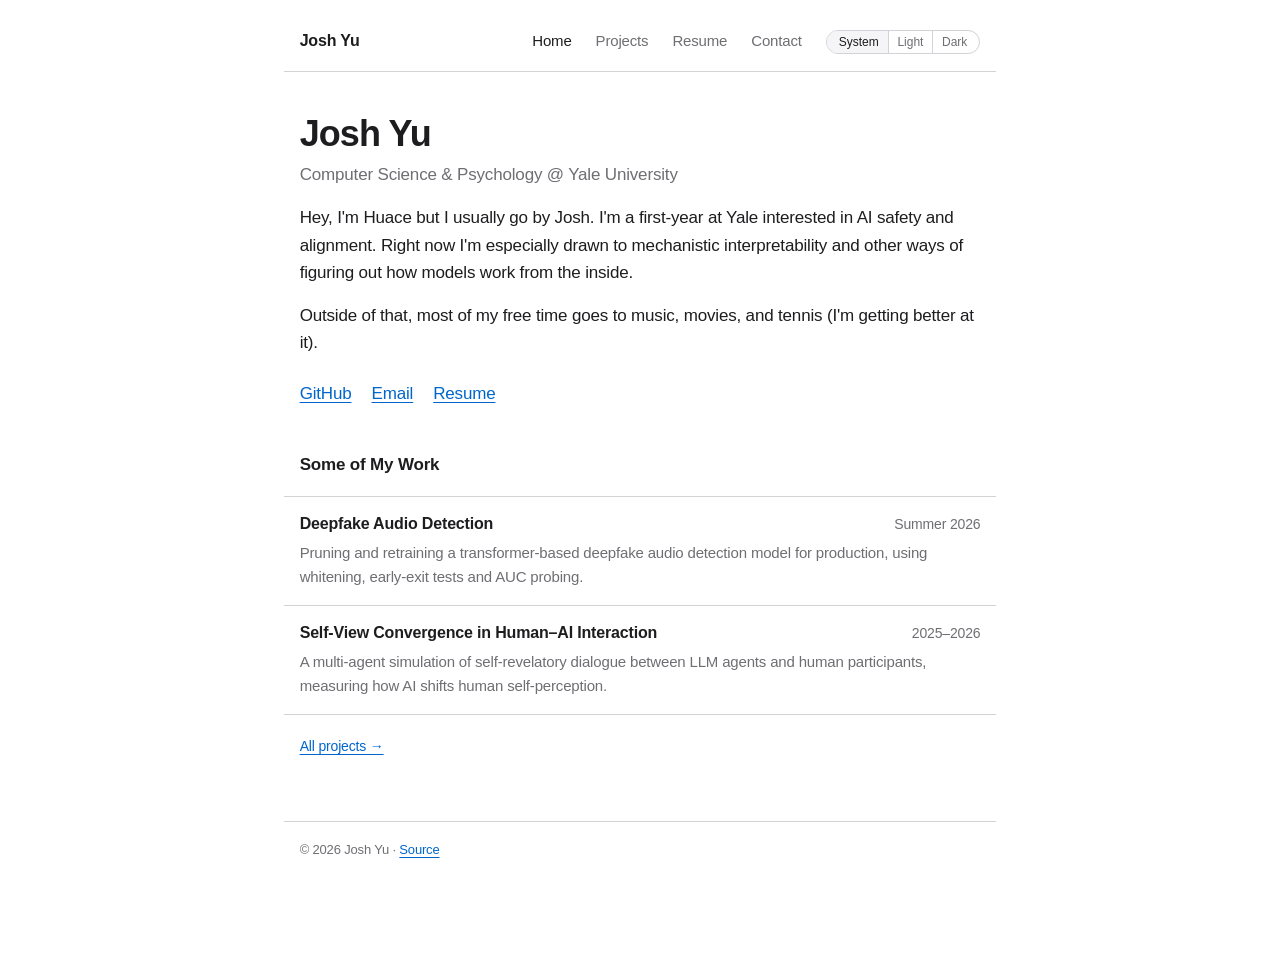
==== index.html @ b8cf0bd6 "fix: new descriptions" ====
<!DOCTYPE html>
<html lang="en">
<head>
  <meta charset="utf-8">
  <meta name="viewport" content="width=device-width, initial-scale=1">
  <title>Josh Yu</title>
  <meta name="description" content="Josh Yu — Computer Science &amp; Psychology at Yale University. Interested in AI safety and mechanistic interpretability.">
  <link rel="stylesheet" href="css/style.css">
  <link rel="icon" href="favicon.ico" sizes="any">
  <link rel="icon" type="image/png" href="assets/icon-512.png">
  <link rel="apple-touch-icon" href="assets/apple-touch-icon.png">
  <script src="js/theme.js"></script>
</head>
<body>
<div class="wrap">

  <!-- HEADER — keep identical on every page; only class="here" moves. -->
  <header class="site-header">
    <a class="site-title" href="index.html">Josh Yu</a>
    <div class="header-right">
      <nav class="site-nav" aria-label="Main">
        <a href="index.html" class="here" aria-current="page">Home</a>
        <a href="projects.html">Projects</a>
        <a href="resume.html">Resume</a>
        <a href="contact.html">Contact</a>
      </nav>
      <div class="theme-toggle" role="group" aria-label="Colour theme">
        <button type="button" data-theme-set="system" aria-pressed="true">System</button>
        <button type="button" data-theme-set="light" aria-pressed="false">Light</button>
        <button type="button" data-theme-set="dark" aria-pressed="false">Dark</button>
      </div>
    </div>
  </header>

  <main>
    <h1>Josh Yu</h1>
    <p class="muted">Computer Science &amp; Psychology @ Yale University</p>

    <p>
      Hey, I'm Huace but I usually go by Josh. I'm a first-year at Yale interested in AI safety and
      alignment. Right now I'm especially drawn to mechanistic
      interpretability and other ways of figuring out how models work from the inside.
    </p>

    <p>
      Outside of that, most of my free time goes to music, movies, and tennis (I'm getting better at it).
    </p>

    <ul class="links">
      <li><a href="https://github.com/tristmaschree">GitHub</a></li>
      <li><a href="mailto:joshua.yu@yale.edu">Email</a></li>
      <li><a href="resume.html">Resume</a></li>
    </ul>

    <h2>Some of My Work</h2>
    <div class="panel">
      <a class="row" href="projects.html">
        <div class="row-head">
          <h3>Deepfake Audio Detection</h3>
          <span class="when">Summer 2026</span>
        </div>
        <p>
          Pruning and retraining a transformer-based deepfake audio detection 
          model for production, using whitening, early-exit tests and AUC probing.
        </p>
      </a>
      <a class="row" href="projects.html">
        <div class="row-head">
          <h3>Self-View Convergence in Human&#8211;AI Interaction</h3>
          <span class="when">2025&#8211;2026</span>
        </div>
        <p>
          A multi-agent simulation of self-revelatory dialogue between LLM
          agents and human participants, measuring how AI shifts human
          self-perception.
        </p>
      </a>
    </div>
    <p class="small"><a href="projects.html">All projects →</a></p>
  </main>

  <!-- FOOTER — also identical on every page. -->
  <footer class="site-footer">
    <p>© 2026 Josh Yu · <a href="https://github.com/tristmaschree/tristmaschree.github.io">Source</a></p>
  </footer>

</div>
</body>
</html>
---- css/style.css ----
/* ===========================================================
   style.css — every page on the site shares this one file.
   Change something here and it changes everywhere.
   =========================================================== */

/* --- Design tokens -----------------------------------------
   Apple's system palette. Edit these values to restyle the
   whole site; everything below refers to them as var(--name). */
:root {
  --bg:        #ffffff;
  --bg-alt:    #f5f5f7;   /* Apple's off-white, used for hover */
  --fg:        #1d1d1f;   /* Apple's near-black text */
  --muted:     #6e6e73;   /* Apple's secondary label grey */
  --accent:    #0066cc;   /* Apple's link blue */
  --rule:      #d2d2d7;   /* Apple's separator grey */

  --measure:   72ch;      /* max line length for comfortable reading */
  --gutter:    1.25rem;   /* space at the screen edges */
  --pad:       1rem;      /* side padding inside a panel row */

  /* San Francisco on Apple devices, sensible fallbacks elsewhere. */
  --font:      -apple-system, BlinkMacSystemFont, "SF Pro Text", "Helvetica Neue", Helvetica, Arial, sans-serif;
  --font-mono: ui-monospace, SFMono-Regular, "SF Mono", Menlo, Consolas, monospace;
}

/* Dark mode: same tokens, Apple's dark values.
   Two ways in, and the order matters:
   1. the visitor's OS is set to dark AND they haven't forced light here;
   2. they picked Dark from the toggle, which sets data-theme on <html>. */
@media (prefers-color-scheme: dark) {
  :root:not([data-theme="light"]) {
  --bg:     #000000;
  --bg-alt: #1d1d1f;
  --fg:     #f5f5f7;
  --muted:  #86868b;
  --accent: #2997ff;
  --rule:   #333336;
  }
}
:root[data-theme="dark"] {
  --bg:     #000000;
  --bg-alt: #1d1d1f;
  --fg:     #f5f5f7;
  --muted:  #86868b;
  --accent: #2997ff;
  --rule:   #333336;
}

/* Let form controls and scrollbars follow the chosen theme too. */
:root { color-scheme: light; }
@media (prefers-color-scheme: dark) { :root:not([data-theme="light"]) { color-scheme: dark; } }
:root[data-theme="dark"] { color-scheme: dark; }

/* --- Base --------------------------------------------------- */
*, *::before, *::after { box-sizing: border-box; }

body {
  margin: 0;
  padding: 0 var(--gutter) 5rem;
  background: var(--bg);
  color: var(--fg);
  font-family: var(--font);
  font-size: 1.0625rem;
  line-height: 1.6;
  letter-spacing: -.01em;
  -webkit-font-smoothing: antialiased;
}

/* Everything sits inside this centred column. */
.wrap { max-width: var(--measure); margin: 0 auto; }

h1, h2, h3 { line-height: 1.2; text-wrap: balance; }
h1 { font-size: 2.25rem; margin: 0 0 .35rem; letter-spacing: -.025em; font-weight: 600; }
h2 { font-size: 1.0625rem; margin: 3rem 0 .5rem; font-weight: 600; }
h3 { font-size: 1rem; margin: 0; font-weight: 600; }

p { margin: 0 0 1rem; }

a { color: var(--accent); text-underline-offset: 3px; }

/* Visible keyboard focus — important for accessibility. */
:focus-visible { outline: 2px solid var(--accent); outline-offset: 2px; }

.muted { color: var(--muted); }
.small { font-size: .875rem; }

/* --- Header / nav ------------------------------------------- */
.site-header {
  display: flex;
  flex-wrap: wrap;
  gap: .5rem 1.5rem;
  align-items: baseline;
  justify-content: space-between;
  /* Negative margin + equal padding: the box (and so the rule under it)
     runs --pad wider on each side, while the content inside stays lined
     up with the body text. Every hairline on the site uses this trick,
     so they're all the same length. */
  margin: 0 calc(-1 * var(--pad)) 2.5rem;
  padding: 1.75rem var(--pad) 1.1rem;
  border-bottom: 1px solid var(--rule);
}

.site-title {
  font-weight: 600;
  font-size: 1rem;
  color: var(--fg);
  text-decoration: none;
}

.header-right { display: flex; align-items: baseline; gap: 1.5rem; flex-wrap: wrap; }

.site-nav { display: flex; gap: 1.5rem; flex-wrap: wrap; }
.site-nav a { color: var(--muted); text-decoration: none; font-size: .9375rem; }
.site-nav a:hover { color: var(--fg); }
/* The current page's link is marked with class="here" in the HTML. */
.site-nav a.here { color: var(--fg); font-weight: 500; }

/* --- Theme toggle ------------------------------------------
   Three plain text buttons: System / Light / Dark. Square, to
   match the panels. JS in js/theme.js does the actual switching
   and sets aria-pressed on whichever one is active. */
.theme-toggle {
  display: flex;
  border: 1px solid var(--rule);
  border-radius: 999px;   /* rounded ends, so the three read as one pill */
  overflow: hidden;       /* clips each button's hover fill to the curve */
  font-size: .75rem;
  line-height: 1;
}

.theme-toggle button {
  appearance: none;
  background: transparent;
  border: 0;
  border-left: 1px solid var(--rule);
  color: var(--muted);
  font: inherit;
  font-family: var(--font);
  padding: .3rem .55rem;
  cursor: pointer;
  transition: background-color .12s ease-out, color .12s ease-out;
}
/* The end segments need a little more room so their labels
   don't crowd the curve. The dividers between them stay straight. */
.theme-toggle button:first-child { border-left: 0; padding-left: .75rem; }
.theme-toggle button:last-child  { padding-right: .75rem; }
.theme-toggle button:hover { background: var(--bg-alt); color: var(--fg); }
.theme-toggle button[aria-pressed="true"] { background: var(--bg-alt); color: var(--fg); }

/* Before JS runs there is no active button; don't flash a wrong one. */
.theme-toggle:not(.ready) button[aria-pressed="true"] { background: transparent; color: var(--muted); }

/* --- Footer ------------------------------------------------- */
.site-footer {
  margin: 4rem calc(-1 * var(--pad)) 0;
  padding: 1.1rem var(--pad) 0;
  border-top: 1px solid var(--rule);
  color: var(--muted);
  font-size: .8125rem;
}

/* --- Panels -------------------------------------------------
   A .panel is a stack of .row items separated by hairlines.
   Square corners, no outline box, nothing floating. Hovering a
   row fills it edge to edge — the fill runs past the text on
   the left and right (no side borders), while the top and
   bottom stay crisp against the separator lines. */
.panel { margin: 1.25rem calc(-1 * var(--pad)); border-bottom: 1px solid var(--rule); }

.row {
  display: block;
  border-top: 1px solid var(--rule);
  padding: 1rem var(--pad);
  background: transparent;
  transition: background-color .12s ease-out;
}
.row:hover { background: var(--bg-alt); }

/* A whole row that is itself a link. */
a.row { color: inherit; text-decoration: none; }

.row-head {
  display: flex;
  flex-wrap: wrap;
  gap: .15rem 1rem;
  justify-content: space-between;
  align-items: baseline;
}
.row-head .when { color: var(--muted); font-size: .875rem; white-space: nowrap; }

.row p { margin: .35rem 0 0; color: var(--muted); font-size: .9375rem; }
/* Bullet lists inside a row. The :not(.tags) matters — without it
   these rules outrank .tags below (more specific) and push the tag
   pills in by the bullet indent. */
.row ul:not(.tags) { margin: .45rem 0 0; padding-left: 1.1rem; color: var(--muted); font-size: .9375rem; }
.row ul:not(.tags) li { margin-bottom: .25rem; }
.row ul:not(.tags) li::marker { color: var(--rule); }

/* Tags for tech/skills — rounded, unlike the panels. */
.tags { display: flex; flex-wrap: wrap; gap: .35rem; padding-left: 0; margin: .6rem 0 0; list-style: none; }
.tags li {
  font-family: var(--font-mono);
  font-size: .75rem;
  color: var(--muted);
  border: 1px solid var(--rule);
  border-radius: 999px;
  padding: .1rem .6rem;
}

/* A row of plain links, e.g. under the intro on the home page. */
.links { display: flex; flex-wrap: wrap; gap: 1.25rem; padding: 0; margin: 1.5rem 0 0; list-style: none; }

/* A two-column label/value list, used on the contact page. */
.deflist { display: grid; grid-template-columns: max-content 1fr; gap: .5rem 1.5rem; margin: 0; }
.deflist dt { color: var(--muted); }
.deflist dd { margin: 0; }

@media (max-width: 30rem) {
  .deflist { grid-template-columns: 1fr; gap: 0; }
  .deflist dd { margin-bottom: .85rem; }
  h1 { font-size: 1.875rem; }
}

/* --- Printing (so the resume saves to a clean PDF) ---------- */
@media print {
  :root { --bg: #fff; --bg-alt: #fff; --fg: #000; --muted: #333; --rule: #bbb; --accent: #000; }
  body { font-size: 10pt; padding: 0; }
  .site-header, .site-footer, .theme-toggle, .no-print { display: none; }
  .wrap { max-width: none; }
  a { text-decoration: none; }
  .panel { margin-inline: 0; }
  .row { break-inside: avoid; padding: .5rem 0; }
  h2 { margin-top: 1.2rem; }
}
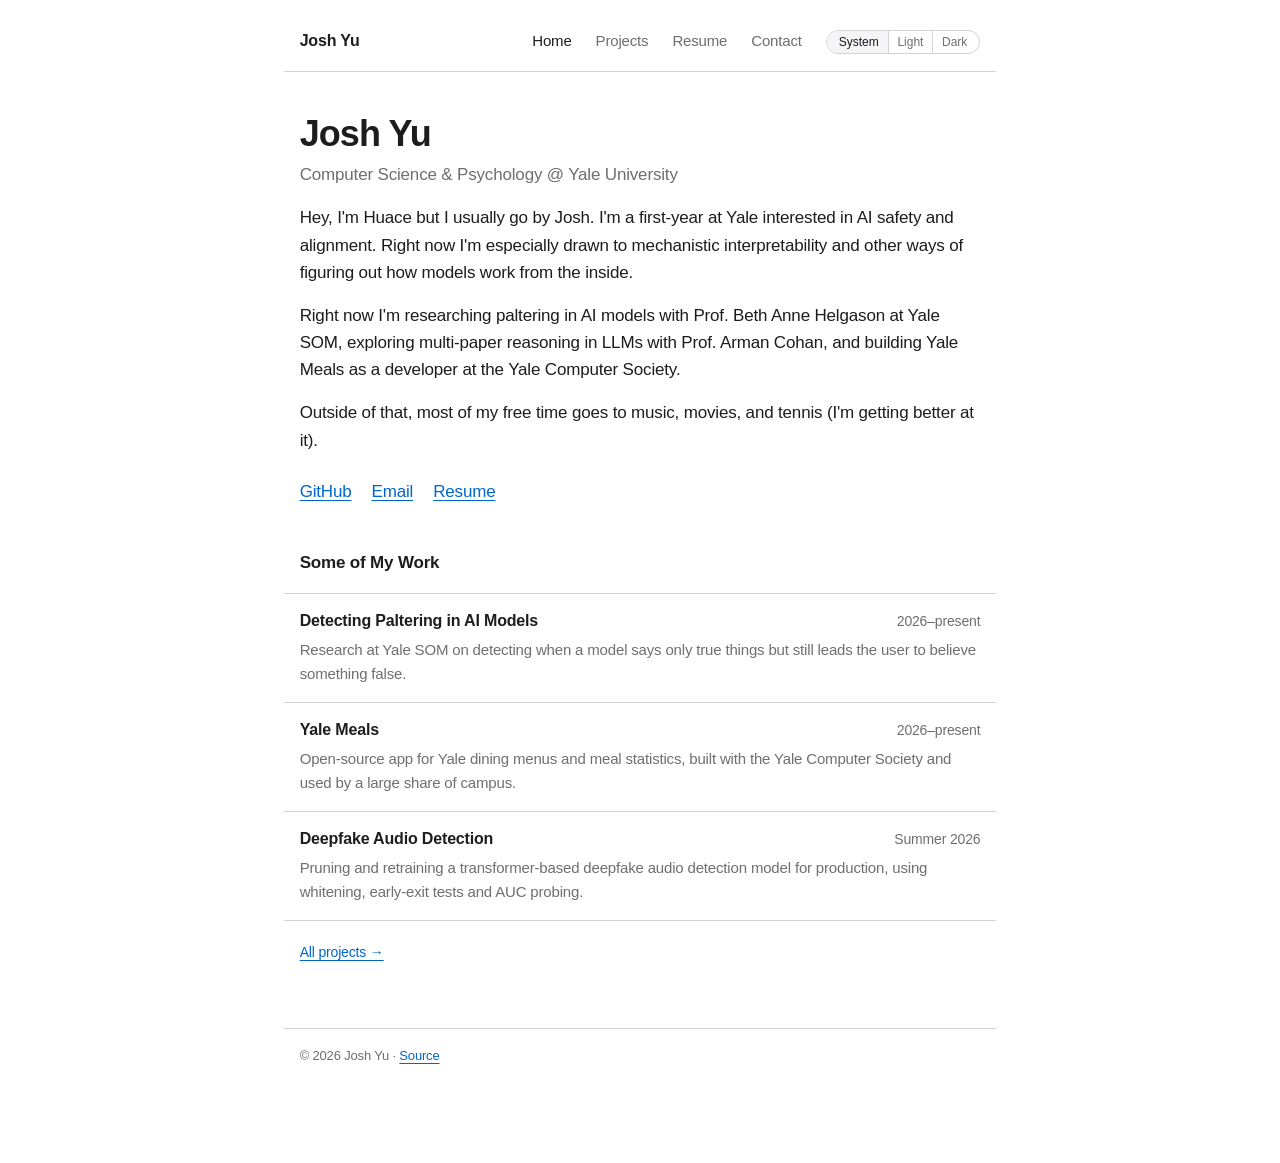
==== commit 2e614bf6: "Update Projects and Resume Pages" ====
--- a/index.html
+++ b/index.html
@@ -43,6 +43,13 @@
     </p>
 
     <p>
+      Right now I'm researching paltering in AI models with Prof. Beth Anne
+      Helgason at Yale SOM, exploring multi-paper reasoning in LLMs with
+      Prof. Arman Cohan, and building Yale Meals as a developer at the Yale
+      Computer Society.
+    </p>
+
+    <p>
       Outside of that, most of my free time goes to music, movies, and tennis (I'm getting better at it).
     </p>
 
@@ -56,23 +63,32 @@
     <div class="panel">
       <a class="row" href="projects.html">
         <div class="row-head">
+          <h3>Detecting Paltering in AI Models</h3>
+          <span class="when">2026&#8211;present</span>
+        </div>
+        <p>
+          Research at Yale SOM on detecting when a model says only true
+          things but still leads the user to believe something false.
+        </p>
+      </a>
+      <a class="row" href="projects.html">
+        <div class="row-head">
+          <h3>Yale Meals</h3>
+          <span class="when">2026&#8211;present</span>
+        </div>
+        <p>
+          Open-source app for Yale dining menus and meal statistics, built
+          with the Yale Computer Society and used by a large share of campus.
+        </p>
+      </a>
+      <a class="row" href="projects.html">
+        <div class="row-head">
           <h3>Deepfake Audio Detection</h3>
           <span class="when">Summer 2026</span>
         </div>
         <p>
           Pruning and retraining a transformer-based deepfake audio detection 
           model for production, using whitening, early-exit tests and AUC probing.
-        </p>
-      </a>
-      <a class="row" href="projects.html">
-        <div class="row-head">
-          <h3>Self-View Convergence in Human&#8211;AI Interaction</h3>
-          <span class="when">2025&#8211;2026</span>
-        </div>
-        <p>
-          A multi-agent simulation of self-revelatory dialogue between LLM
-          agents and human participants, measuring how AI shifts human
-          self-perception.
         </p>
       </a>
     </div>
--- a/css/style.css
+++ b/css/style.css
@@ -150,6 +150,35 @@
 /* Before JS runs there is no active button; don't flash a wrong one. */
 .theme-toggle:not(.ready) button[aria-pressed="true"] { background: transparent; color: var(--muted); }
 
+/* --- Header on phones ---------------------------------------
+   Below this width the desktop row can't fit, and plain wrapping
+   stacks title / nav / toggle into three lines. Instead: title and
+   toggle share the top row, nav gets the full row underneath.
+   display: contents dissolves .header-right so its two children can
+   be placed on the header's grid directly. */
+@media (max-width: 40rem) {
+  .site-header {
+    display: grid;
+    grid-template-columns: 1fr auto;
+    grid-template-areas:
+      "title  toggle"
+      "nav    nav";
+    align-items: center;
+    row-gap: .9rem;
+    padding-top: 1.25rem;
+    margin-bottom: 2rem;
+  }
+  .header-right { display: contents; }
+  .site-title   { grid-area: title; }
+  .theme-toggle { grid-area: toggle; }
+  .site-nav     { grid-area: nav; gap: 1.25rem; }
+
+  /* Slightly larger tap targets for thumbs. */
+  .theme-toggle button { padding: .4rem .6rem; }
+  .theme-toggle button:first-child { padding-left: .8rem; }
+  .theme-toggle button:last-child  { padding-right: .8rem; }
+}
+
 /* --- Footer ------------------------------------------------- */
 .site-footer {
   margin: 4rem calc(-1 * var(--pad)) 0;
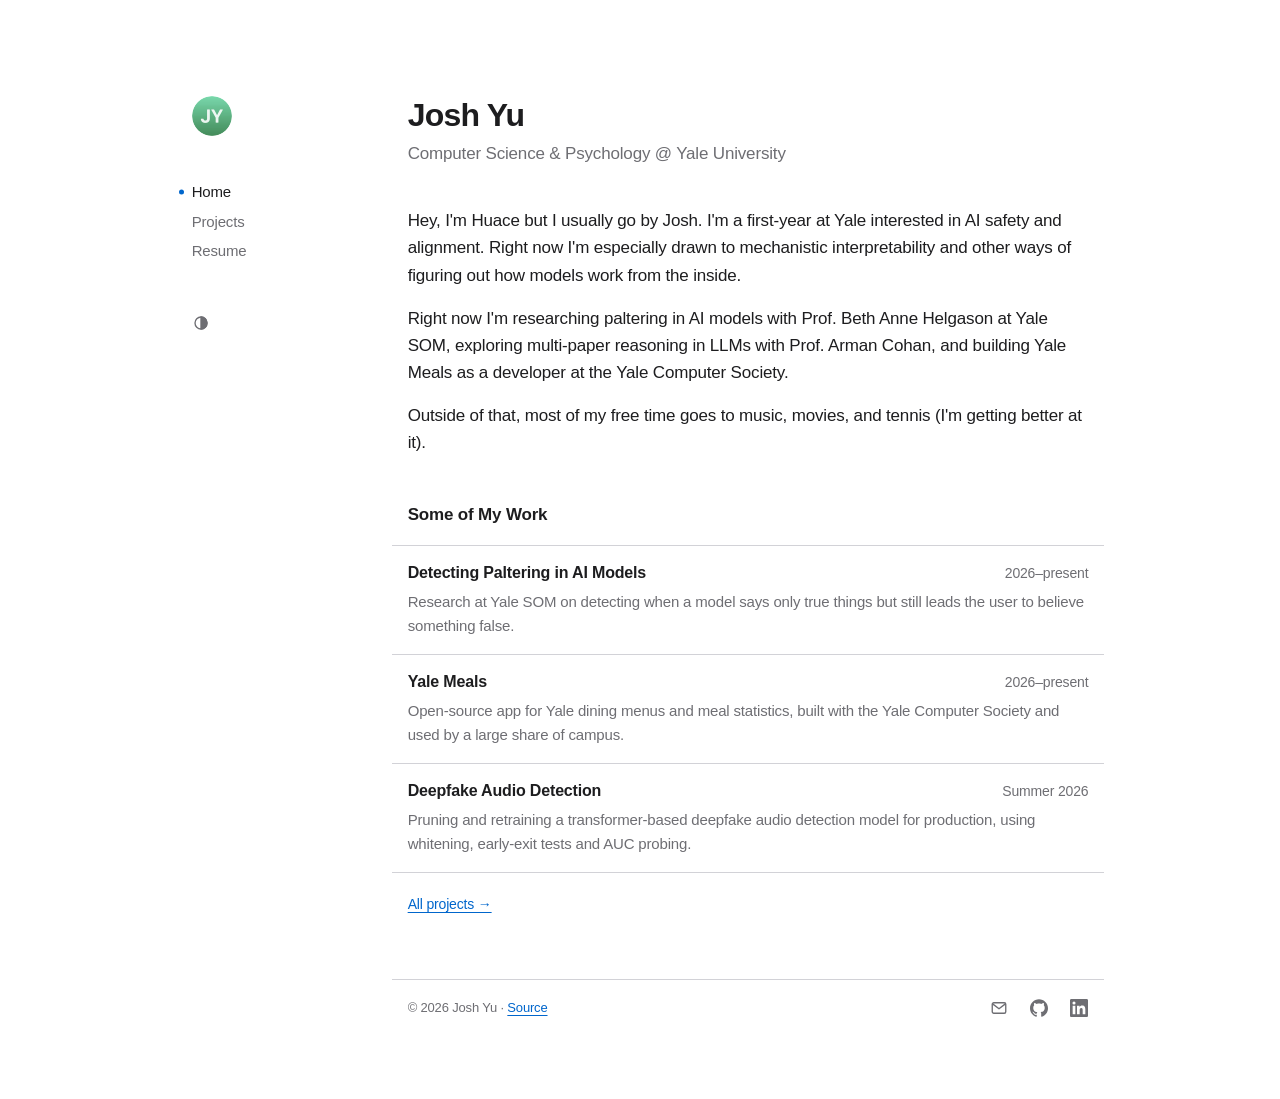
==== commit bd92b44b: "UI Redesign" ====
--- a/index.html
+++ b/index.html
@@ -14,24 +14,21 @@
 <body>
 <div class="wrap">
 
-  <!-- HEADER — keep identical on every page; only class="here" moves. -->
+  <!-- HEADER: identical on every page; only class="here" moves.
+       On wide screens this is the left sidebar. -->
   <header class="site-header">
-    <a class="site-title" href="index.html">Josh Yu</a>
-    <div class="header-right">
-      <nav class="site-nav" aria-label="Main">
-        <a href="index.html" class="here" aria-current="page">Home</a>
-        <a href="projects.html">Projects</a>
-        <a href="resume.html">Resume</a>
-        <a href="contact.html">Contact</a>
-      </nav>
-      <div class="theme-toggle" role="group" aria-label="Colour theme">
-        <button type="button" data-theme-set="system" aria-pressed="true">System</button>
-        <button type="button" data-theme-set="light" aria-pressed="false">Light</button>
-        <button type="button" data-theme-set="dark" aria-pressed="false">Dark</button>
-      </div>
-    </div>
+    <a class="avatar" href="index.html" aria-label="Josh Yu, home"><img src="assets/avatar.png" alt="" width="40" height="40"></a>
+    <nav class="site-nav" aria-label="Main">
+      <a href="index.html" class="here" aria-current="page">Home</a>
+      <a href="projects.html">Projects</a>
+      <a href="resume.html">Resume</a>
+    </nav>
+    <!-- Cycles System → Light → Dark. js/theme.js sets data-mode and the label. -->
+    <button type="button" class="icon-button theme-button" data-mode="system" aria-label="Theme: System" title="Theme: System"><svg class="i-system" viewBox="0 0 24 24" aria-hidden="true"><circle cx="12" cy="12" r="8"/><path d="M12 4a8 8 0 0 1 0 16z" fill="currentColor"/></svg><svg class="i-light" viewBox="0 0 24 24" aria-hidden="true"><circle cx="12" cy="12" r="4"/><path d="M12 2.5v2M12 19.5v2M4.6 4.6l1.4 1.4M18 18l1.4 1.4M2.5 12h2M19.5 12h2M4.6 19.4 6 18M18 6l1.4-1.4"/></svg><svg class="i-dark" viewBox="0 0 24 24" aria-hidden="true"><path d="M20 14.5A8 8 0 1 1 9.5 4a6.5 6.5 0 0 0 10.5 10.5z"/></svg></button>
   </header>
 
+  <!-- Right-hand column: page content, then the footer. -->
+  <div class="content">
   <main>
     <h1>Josh Yu</h1>
     <p class="muted">Computer Science &amp; Psychology @ Yale University</p>
@@ -53,11 +50,6 @@
       Outside of that, most of my free time goes to music, movies, and tennis (I'm getting better at it).
     </p>
 
-    <ul class="links">
-      <li><a href="https://github.com/tristmaschree">GitHub</a></li>
-      <li><a href="mailto:joshua.yu@yale.edu">Email</a></li>
-      <li><a href="resume.html">Resume</a></li>
-    </ul>
 
     <h2>Some of My Work</h2>
     <div class="panel">
@@ -95,10 +87,15 @@
     <p class="small"><a href="projects.html">All projects →</a></p>
   </main>
 
-  <!-- FOOTER — also identical on every page. -->
-  <footer class="site-footer">
-    <p>© 2026 Josh Yu · <a href="https://github.com/tristmaschree/tristmaschree.github.io">Source</a></p>
-  </footer>
+    <footer class="site-footer">
+      <p>© 2026 Josh Yu · <a href="https://github.com/tristmaschree/tristmaschree.github.io">Source</a></p>
+      <ul class="socials">
+        <li><a class="icon-button" href="mailto:joshua.yu@yale.edu" aria-label="Email" title="Email"><svg viewBox="0 0 24 24" fill="none" stroke="currentColor" stroke-width="1.8" stroke-linecap="round" stroke-linejoin="round" aria-hidden="true"><rect x="3" y="5" width="18" height="14" rx="2"/><path d="m3.5 6.5 8.5 6.5 8.5-6.5"/></svg></a></li>
+        <li><a class="icon-button" href="https://github.com/tristmaschree" target="_blank" rel="noopener" aria-label="GitHub" title="GitHub"><svg viewBox="0 0 24 24" fill="currentColor" aria-hidden="true"><path d="M12 .297c-6.63 0-12 5.373-12 12 0 5.303 3.438 9.8 8.205 11.385.6.113.82-.258.82-.577 0-.285-.01-1.04-.015-2.04-3.338.724-4.042-1.61-4.042-1.61C4.422 18.07 3.633 17.7 3.633 17.7c-1.087-.744.084-.729.084-.729 1.205.084 1.838 1.236 1.838 1.236 1.07 1.835 2.809 1.305 3.495.998.108-.776.417-1.305.76-1.605-2.665-.3-5.466-1.332-5.466-5.93 0-1.31.465-2.38 1.235-3.22-.135-.303-.54-1.523.105-3.176 0 0 1.005-.322 3.3 1.23.96-.267 1.98-.399 3-.405 1.02.006 2.04.138 3 .405 2.28-1.552 3.285-1.23 3.285-1.23.645 1.653.24 2.873.12 3.176.765.84 1.23 1.91 1.23 3.22 0 4.61-2.805 5.625-5.475 5.92.42.36.81 1.096.81 2.22 0 1.606-.015 2.896-.015 3.286 0 .315.21.69.825.57C20.565 22.092 24 17.592 24 12.297c0-6.627-5.373-12-12-12"/></svg></a></li>
+        <li><a class="icon-button" href="https://www.linkedin.com/in/josh-yu-b93506373/" target="_blank" rel="noopener" aria-label="LinkedIn" title="LinkedIn"><svg viewBox="0 0 24 24" fill="currentColor" aria-hidden="true"><path d="M20.447 20.452h-3.554v-5.569c0-1.328-.027-3.037-1.852-3.037-1.853 0-2.136 1.445-2.136 2.939v5.667H9.351V9h3.414v1.561h.046c.477-.9 1.637-1.85 3.37-1.85 3.601 0 4.267 2.37 4.267 5.455v6.286zM5.337 7.433a2.062 2.062 0 1 1 0-4.125 2.062 2.062 0 0 1 0 4.125zM7.119 20.452H3.555V9h3.564v11.452zM22.225 0H1.771C.792 0 0 .774 0 1.729v20.542C0 23.227.792 24 1.771 24h20.451C23.2 24 24 23.227 24 22.271V1.729C24 .774 23.2 0 22.222 0h.003z"/></svg></a></li>
+      </ul>
+    </footer>
+  </div>
 
 </div>
 </body>
--- a/css/style.css
+++ b/css/style.css
@@ -17,16 +17,16 @@
   --measure:   72ch;      /* max line length for comfortable reading */
   --gutter:    1.25rem;   /* space at the screen edges */
   --pad:       1rem;      /* side padding inside a panel row */
+  --sidebar:   10rem;     /* width of the left column on wide screens */
 
   /* San Francisco on Apple devices, sensible fallbacks elsewhere. */
   --font:      -apple-system, BlinkMacSystemFont, "SF Pro Text", "Helvetica Neue", Helvetica, Arial, sans-serif;
-  --font-mono: ui-monospace, SFMono-Regular, "SF Mono", Menlo, Consolas, monospace;
 }
 
 /* Dark mode: same tokens, Apple's dark values.
    Two ways in, and the order matters:
    1. the visitor's OS is set to dark AND they haven't forced light here;
-   2. they picked Dark from the toggle, which sets data-theme on <html>. */
+   2. they picked Dark with the theme button, which sets data-theme on <html>. */
 @media (prefers-color-scheme: dark) {
   :root:not([data-theme="light"]) {
   --bg:     #000000;
@@ -66,11 +66,24 @@
   -webkit-font-smoothing: antialiased;
 }
 
-/* Everything sits inside this centred column. */
-.wrap { max-width: var(--measure); margin: 0 auto; }
+/* --- Page layout -------------------------------------------
+   Wide screens: a sidebar on the left (picture, nav, theme
+   button) and the content column on the right. Phones: the
+   sidebar folds into a bar across the top (see further down). */
+.wrap {
+  display: grid;
+  grid-template-columns: var(--sidebar) minmax(0, var(--measure));
+  gap: 3.5rem;
+  justify-content: center;
+  margin-top: 6rem;
+}
+.content { min-width: 0; }
 
 h1, h2, h3 { line-height: 1.2; text-wrap: balance; }
-h1 { font-size: 2.25rem; margin: 0 0 .35rem; letter-spacing: -.025em; font-weight: 600; }
+h1 { font-size: 2rem; margin: 0 0 2.5rem; letter-spacing: -.025em; font-weight: 600; }
+/* A subtitle straight after the title tucks up under it instead. */
+h1:has(+ .muted) { margin-bottom: .35rem; }
+h1 + .muted { margin-bottom: 2.5rem; }
 h2 { font-size: 1.0625rem; margin: 3rem 0 .5rem; font-weight: 600; }
 h3 { font-size: 1rem; margin: 0; font-weight: 600; }
 
@@ -84,123 +97,136 @@
 .muted { color: var(--muted); }
 .small { font-size: .875rem; }
 
-/* --- Header / nav ------------------------------------------- */
+/* --- Sidebar ----------------------------------------------- */
 .site-header {
+  position: sticky;
+  top: 6rem;
+  align-self: start;
   display: flex;
-  flex-wrap: wrap;
-  gap: .5rem 1.5rem;
-  align-items: baseline;
-  justify-content: space-between;
-  /* Negative margin + equal padding: the box (and so the rule under it)
-     runs --pad wider on each side, while the content inside stays lined
-     up with the body text. Every hairline on the site uses this trick,
-     so they're all the same length. */
-  margin: 0 calc(-1 * var(--pad)) 2.5rem;
-  padding: 1.75rem var(--pad) 1.1rem;
-  border-bottom: 1px solid var(--rule);
-}
-
-.site-title {
-  font-weight: 600;
-  font-size: 1rem;
-  color: var(--fg);
+  flex-direction: column;
+  align-items: flex-start;
+}
+
+/* Profile picture, which doubles as the home link. */
+.avatar { display: block; margin-bottom: 2.75rem; border-radius: 999px; transition: opacity .12s ease-out; }
+.avatar img { display: block; width: 2.5rem; height: 2.5rem; border-radius: 999px; }
+.avatar:hover { opacity: .85; }
+
+.site-nav { display: flex; flex-direction: column; gap: .35rem; }
+.site-nav a {
+  position: relative;
+  color: var(--muted);
   text-decoration: none;
-}
-
-.header-right { display: flex; align-items: baseline; gap: 1.5rem; flex-wrap: wrap; }
-
-.site-nav { display: flex; gap: 1.5rem; flex-wrap: wrap; }
-.site-nav a { color: var(--muted); text-decoration: none; font-size: .9375rem; }
+  font-size: .9375rem;
+  transition: color .12s ease-out;
+}
 .site-nav a:hover { color: var(--fg); }
-/* The current page's link is marked with class="here" in the HTML. */
+
+/* The current page: darker text plus a small blue dot. In the
+   sidebar the dot hangs just left of the label; on phones, where
+   the nav runs across the top, it sits centred underneath. This is
+   the site's one "you are here" marker. */
+.site-nav a::before {
+  content: "";
+  position: absolute;
+  left: -.8rem;
+  top: 50%;
+  width: 5px;
+  height: 5px;
+  border-radius: 999px;
+  background: var(--accent);
+  transform: translateY(-50%) scale(0);
+  transition: transform .15s ease-out;
+}
 .site-nav a.here { color: var(--fg); font-weight: 500; }
-
-/* --- Theme toggle ------------------------------------------
-   Three plain text buttons: System / Light / Dark. Square, to
-   match the panels. JS in js/theme.js does the actual switching
-   and sets aria-pressed on whichever one is active. */
-.theme-toggle {
-  display: flex;
-  border: 1px solid var(--rule);
-  border-radius: 999px;   /* rounded ends, so the three read as one pill */
-  overflow: hidden;       /* clips each button's hover fill to the curve */
-  font-size: .75rem;
-  line-height: 1;
-}
-
-.theme-toggle button {
+.site-nav a.here::before { transform: translateY(-50%) scale(1); }
+
+.site-header .theme-button { margin-top: 2.75rem; }
+
+/* --- Icon buttons -------------------------------------------
+   Bare icons for the theme button in the sidebar and the social
+   links in the footer. No outline and no hover fill: like the nav
+   links, they just darken to full text colour on hover. The
+   padding gives a comfortable click area without drawing a box. */
+.icon-button {
   appearance: none;
-  background: transparent;
+  display: grid;
+  place-items: center;
+  padding: .45rem;
+  margin: -.45rem;      /* cancels the padding so the icon lines up with text */
   border: 0;
-  border-left: 1px solid var(--rule);
+  background: none;
   color: var(--muted);
-  font: inherit;
-  font-family: var(--font);
-  padding: .3rem .55rem;
   cursor: pointer;
-  transition: background-color .12s ease-out, color .12s ease-out;
-}
-/* The end segments need a little more room so their labels
-   don't crowd the curve. The dividers between them stay straight. */
-.theme-toggle button:first-child { border-left: 0; padding-left: .75rem; }
-.theme-toggle button:last-child  { padding-right: .75rem; }
-.theme-toggle button:hover { background: var(--bg-alt); color: var(--fg); }
-.theme-toggle button[aria-pressed="true"] { background: var(--bg-alt); color: var(--fg); }
-
-/* Before JS runs there is no active button; don't flash a wrong one. */
-.theme-toggle:not(.ready) button[aria-pressed="true"] { background: transparent; color: var(--muted); }
-
-/* --- Header on phones ---------------------------------------
-   Below this width the desktop row can't fit, and plain wrapping
-   stacks title / nav / toggle into three lines. Instead: title and
-   toggle share the top row, nav gets the full row underneath.
-   display: contents dissolves .header-right so its two children can
-   be placed on the header's grid directly. */
-@media (max-width: 40rem) {
+  transition: color .12s ease-out;
+}
+.icon-button:hover { color: var(--fg); }
+.icon-button svg { width: 1.125rem; height: 1.125rem; }
+
+/* The theme button holds all three icons and shows the one for the
+   current mode. Its outline icons are drawn with strokes. */
+.theme-button svg { fill: none; stroke: currentColor; stroke-width: 1.8; stroke-linecap: round; stroke-linejoin: round; }
+.theme-button svg { display: none; }
+.theme-button[data-mode="system"] .i-system,
+.theme-button[data-mode="light"]  .i-light,
+.theme-button[data-mode="dark"]   .i-dark { display: block; }
+
+/* --- Phones and narrow windows ------------------------------
+   The sidebar becomes a bar across the top: picture on the left
+   and theme button on the right of the first row, the nav along
+   the second. */
+@media (max-width: 48rem) {
+  .wrap { display: block; margin-top: 0; }
   .site-header {
+    position: static;
     display: grid;
     grid-template-columns: 1fr auto;
     grid-template-areas:
-      "title  toggle"
-      "nav    nav";
+      "avatar  theme"
+      "nav     nav";
     align-items: center;
-    row-gap: .9rem;
-    padding-top: 1.25rem;
-    margin-bottom: 2rem;
+    row-gap: 1rem;
+    margin: 0 calc(-1 * var(--pad)) 2.5rem;
+    padding: 1.25rem var(--pad) 1rem;
+    border-bottom: 1px solid var(--rule);
   }
-  .header-right { display: contents; }
-  .site-title   { grid-area: title; }
-  .theme-toggle { grid-area: toggle; }
-  .site-nav     { grid-area: nav; gap: 1.25rem; }
-
-  /* Slightly larger tap targets for thumbs. */
-  .theme-toggle button { padding: .4rem .6rem; }
-  .theme-toggle button:first-child { padding-left: .8rem; }
-  .theme-toggle button:last-child  { padding-right: .8rem; }
+  .avatar { grid-area: avatar; margin: 0; }
+  .site-header .theme-button { grid-area: theme; margin: 0; }
+  .site-nav { grid-area: nav; flex-direction: row; flex-wrap: wrap; gap: .5rem 1.6rem; padding-bottom: .4rem; }
+
+  /* Dot moves from beside the label to centred below it. */
+  .site-nav a::before { left: 50%; top: auto; bottom: -.45rem; transform: translateX(-50%) scale(0); }
+  .site-nav a.here::before { transform: translateX(-50%) scale(1); }
 }
 
 /* --- Footer ------------------------------------------------- */
 .site-footer {
+  display: flex;
+  flex-wrap: wrap;
+  gap: 1rem;
+  justify-content: space-between;
+  align-items: center;
   margin: 4rem calc(-1 * var(--pad)) 0;
   padding: 1.1rem var(--pad) 0;
   border-top: 1px solid var(--rule);
   color: var(--muted);
   font-size: .8125rem;
 }
+.site-footer p { margin: 0; }
+
+.socials { display: flex; gap: 1.4rem; margin: 0; padding: 0; list-style: none; }
 
 /* --- Panels -------------------------------------------------
    A .panel is a stack of .row items separated by hairlines.
    Square corners, no outline box, nothing floating. Hovering a
-   row fills it edge to edge — the fill runs past the text on
-   the left and right (no side borders), while the top and
-   bottom stay crisp against the separator lines. */
+   row fills it with a flat colour, exactly as wide as the
+   hairlines above and below it. */
 .panel { margin: 1.25rem calc(-1 * var(--pad)); border-bottom: 1px solid var(--rule); }
 
 .row {
   display: block;
   border-top: 1px solid var(--rule);
   padding: 1rem var(--pad);
-  background: transparent;
   transition: background-color .12s ease-out;
 }
 .row:hover { background: var(--bg-alt); }
@@ -219,25 +245,36 @@
 
 .row p { margin: .35rem 0 0; color: var(--muted); font-size: .9375rem; }
 /* Bullet lists inside a row. The :not(.tags) matters — without it
-   these rules outrank .tags below (more specific) and push the tag
-   pills in by the bullet indent. */
+   these rules outrank .tags below (more specific) and push the tags
+   in by the bullet indent. */
 .row ul:not(.tags) { margin: .45rem 0 0; padding-left: 1.1rem; color: var(--muted); font-size: .9375rem; }
 .row ul:not(.tags) li { margin-bottom: .25rem; }
 .row ul:not(.tags) li::marker { color: var(--rule); }
 
-/* Tags for tech/skills — rounded, unlike the panels. */
-.tags { display: flex; flex-wrap: wrap; gap: .35rem; padding-left: 0; margin: .6rem 0 0; list-style: none; }
-.tags li {
-  font-family: var(--font-mono);
-  font-size: .75rem;
+/* Topic tags under a project: one line of text with a thin
+   divider between each tag. */
+.tags {
+  display: flex;
+  flex-wrap: wrap;
+  align-items: center;
+  row-gap: .2rem;
+  padding: 0;
+  margin: .6rem 0 0;
+  list-style: none;
+  font-size: .8125rem;
+  font-weight: 500;
   color: var(--muted);
-  border: 1px solid var(--rule);
-  border-radius: 999px;
-  padding: .1rem .6rem;
-}
-
-/* A row of plain links, e.g. under the intro on the home page. */
-.links { display: flex; flex-wrap: wrap; gap: 1.25rem; padding: 0; margin: 1.5rem 0 0; list-style: none; }
+}
+.tags li + li::before {
+  content: "";
+  display: inline-block;
+  width: 1px;
+  height: .8em;
+  margin: 0 .65rem;
+  vertical-align: -.05em;
+  background: var(--muted);
+  opacity: .6;
+}
 
 /* A two-column label/value list, used on the contact page. */
 .deflist { display: grid; grid-template-columns: max-content 1fr; gap: .5rem 1.5rem; margin: 0; }
@@ -247,16 +284,17 @@
 @media (max-width: 30rem) {
   .deflist { grid-template-columns: 1fr; gap: 0; }
   .deflist dd { margin-bottom: .85rem; }
-  h1 { font-size: 1.875rem; }
+  h1 { font-size: 1.75rem; }
 }
 
 /* --- Printing (so the resume saves to a clean PDF) ---------- */
 @media print {
   :root { --bg: #fff; --bg-alt: #fff; --fg: #000; --muted: #333; --rule: #bbb; --accent: #000; }
   body { font-size: 10pt; padding: 0; }
-  .site-header, .site-footer, .theme-toggle, .no-print { display: none; }
-  .wrap { max-width: none; }
+  .site-header, .site-footer, .no-print { display: none; }
+  .wrap { display: block; margin: 0; }
   a { text-decoration: none; }
+  h1 { font-size: 16pt; margin-bottom: .2rem; }
   .panel { margin-inline: 0; }
   .row { break-inside: avoid; padding: .5rem 0; }
   h2 { margin-top: 1.2rem; }
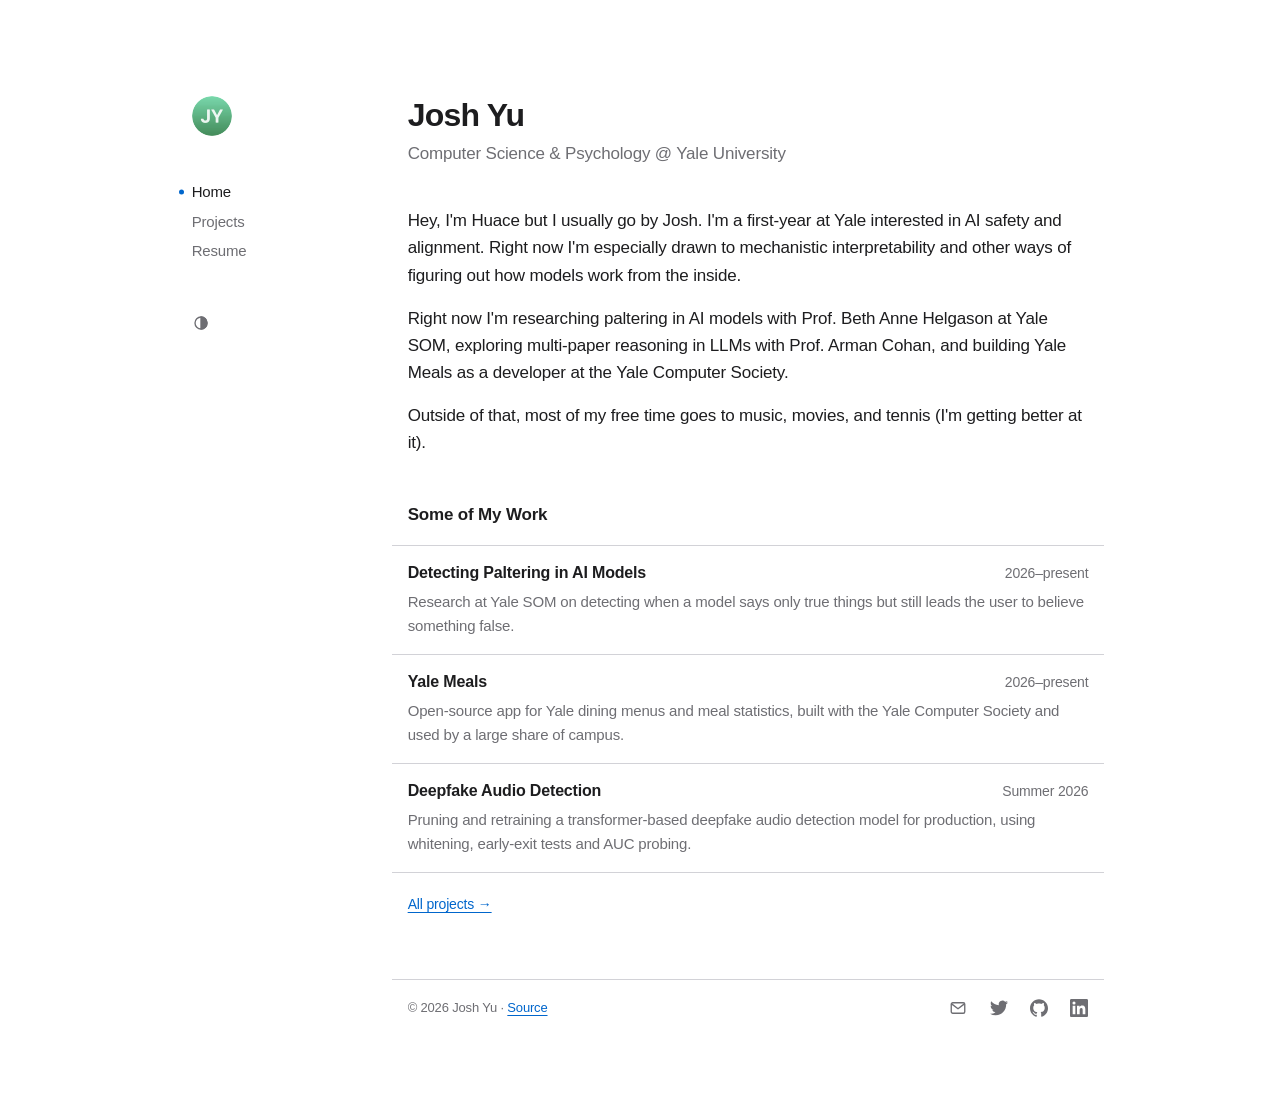
==== commit 4a58b0ed: "Phone UI Rework + Twitter and LinkedIn Update" ====
--- a/index.html
+++ b/index.html
@@ -91,8 +91,9 @@
       <p>© 2026 Josh Yu · <a href="https://github.com/tristmaschree/tristmaschree.github.io">Source</a></p>
       <ul class="socials">
         <li><a class="icon-button" href="mailto:joshua.yu@yale.edu" aria-label="Email" title="Email"><svg viewBox="0 0 24 24" fill="none" stroke="currentColor" stroke-width="1.8" stroke-linecap="round" stroke-linejoin="round" aria-hidden="true"><rect x="3" y="5" width="18" height="14" rx="2"/><path d="m3.5 6.5 8.5 6.5 8.5-6.5"/></svg></a></li>
+        <li><a class="icon-button" href="https://x.com/tristmaschree" target="_blank" rel="noopener" aria-label="Twitter" title="Twitter"><svg viewBox="0 0 24 24" fill="currentColor" aria-hidden="true"><path d="M23.953 4.57a10 10 0 0 1-2.825.775 4.958 4.958 0 0 0 2.163-2.723c-.951.555-2.005.959-3.127 1.184a4.92 4.92 0 0 0-8.384 4.482C7.69 8.095 4.067 6.13 1.64 3.162a4.822 4.822 0 0 0-.666 2.475c0 1.71.87 3.213 2.188 4.096a4.904 4.904 0 0 1-2.228-.616v.06a4.923 4.923 0 0 0 3.946 4.827 4.996 4.996 0 0 1-2.212.085 4.936 4.936 0 0 0 4.604 3.417 9.867 9.867 0 0 1-6.102 2.105c-.39 0-.779-.023-1.17-.067a13.995 13.995 0 0 0 7.557 2.209c9.053 0 13.998-7.496 13.998-13.985 0-.21 0-.42-.015-.63A9.935 9.935 0 0 0 24 4.59z"/></svg></a></li>
         <li><a class="icon-button" href="https://github.com/tristmaschree" target="_blank" rel="noopener" aria-label="GitHub" title="GitHub"><svg viewBox="0 0 24 24" fill="currentColor" aria-hidden="true"><path d="M12 .297c-6.63 0-12 5.373-12 12 0 5.303 3.438 9.8 8.205 11.385.6.113.82-.258.82-.577 0-.285-.01-1.04-.015-2.04-3.338.724-4.042-1.61-4.042-1.61C4.422 18.07 3.633 17.7 3.633 17.7c-1.087-.744.084-.729.084-.729 1.205.084 1.838 1.236 1.838 1.236 1.07 1.835 2.809 1.305 3.495.998.108-.776.417-1.305.76-1.605-2.665-.3-5.466-1.332-5.466-5.93 0-1.31.465-2.38 1.235-3.22-.135-.303-.54-1.523.105-3.176 0 0 1.005-.322 3.3 1.23.96-.267 1.98-.399 3-.405 1.02.006 2.04.138 3 .405 2.28-1.552 3.285-1.23 3.285-1.23.645 1.653.24 2.873.12 3.176.765.84 1.23 1.91 1.23 3.22 0 4.61-2.805 5.625-5.475 5.92.42.36.81 1.096.81 2.22 0 1.606-.015 2.896-.015 3.286 0 .315.21.69.825.57C20.565 22.092 24 17.592 24 12.297c0-6.627-5.373-12-12-12"/></svg></a></li>
-        <li><a class="icon-button" href="https://www.linkedin.com/in/josh-yu-b93506373/" target="_blank" rel="noopener" aria-label="LinkedIn" title="LinkedIn"><svg viewBox="0 0 24 24" fill="currentColor" aria-hidden="true"><path d="M20.447 20.452h-3.554v-5.569c0-1.328-.027-3.037-1.852-3.037-1.853 0-2.136 1.445-2.136 2.939v5.667H9.351V9h3.414v1.561h.046c.477-.9 1.637-1.85 3.37-1.85 3.601 0 4.267 2.37 4.267 5.455v6.286zM5.337 7.433a2.062 2.062 0 1 1 0-4.125 2.062 2.062 0 0 1 0 4.125zM7.119 20.452H3.555V9h3.564v11.452zM22.225 0H1.771C.792 0 0 .774 0 1.729v20.542C0 23.227.792 24 1.771 24h20.451C23.2 24 24 23.227 24 22.271V1.729C24 .774 23.2 0 22.222 0h.003z"/></svg></a></li>
+        <li><a class="icon-button" href="https://www.linkedin.com/in/josh-huace-yu/" target="_blank" rel="noopener" aria-label="LinkedIn" title="LinkedIn"><svg viewBox="0 0 24 24" fill="currentColor" aria-hidden="true"><path d="M20.447 20.452h-3.554v-5.569c0-1.328-.027-3.037-1.852-3.037-1.853 0-2.136 1.445-2.136 2.939v5.667H9.351V9h3.414v1.561h.046c.477-.9 1.637-1.85 3.37-1.85 3.601 0 4.267 2.37 4.267 5.455v6.286zM5.337 7.433a2.062 2.062 0 1 1 0-4.125 2.062 2.062 0 0 1 0 4.125zM7.119 20.452H3.555V9h3.564v11.452zM22.225 0H1.771C.792 0 0 .774 0 1.729v20.542C0 23.227.792 24 1.771 24h20.451C23.2 24 24 23.227 24 22.271V1.729C24 .774 23.2 0 22.222 0h.003z"/></svg></a></li>
       </ul>
     </footer>
   </div>
--- a/css/style.css
+++ b/css/style.css
@@ -172,30 +172,27 @@
 .theme-button[data-mode="dark"]   .i-dark { display: block; }
 
 /* --- Phones and narrow windows ------------------------------
-   The sidebar becomes a bar across the top: picture on the left
-   and theme button on the right of the first row, the nav along
-   the second. */
+   The sidebar becomes a single bar across the top: picture on
+   the left, then the tabs, then the theme icon. The current-tab
+   dot sits centred under its label, inside the bar's bottom
+   padding, so it doesn't add a row of its own. */
 @media (max-width: 48rem) {
   .wrap { display: block; margin-top: 0; }
   .site-header {
     position: static;
-    display: grid;
-    grid-template-columns: 1fr auto;
-    grid-template-areas:
-      "avatar  theme"
-      "nav     nav";
+    flex-direction: row;
     align-items: center;
-    row-gap: 1rem;
+    gap: 1.25rem;
     margin: 0 calc(-1 * var(--pad)) 2.5rem;
-    padding: 1.25rem var(--pad) 1rem;
+    padding: 1rem var(--pad) .9rem;
     border-bottom: 1px solid var(--rule);
   }
-  .avatar { grid-area: avatar; margin: 0; }
-  .site-header .theme-button { grid-area: theme; margin: 0; }
-  .site-nav { grid-area: nav; flex-direction: row; flex-wrap: wrap; gap: .5rem 1.6rem; padding-bottom: .4rem; }
-
-  /* Dot moves from beside the label to centred below it. */
-  .site-nav a::before { left: 50%; top: auto; bottom: -.45rem; transform: translateX(-50%) scale(0); }
+  .avatar { margin: 0 auto 0 0; }   /* pushes the tabs and icon to the right */
+  .avatar img { width: 2rem; height: 2rem; }
+  .site-nav { flex-direction: row; gap: 1.25rem; }
+  .site-header .theme-button { margin: -.45rem; }
+
+  .site-nav a::before { left: 50%; top: auto; bottom: -.55rem; transform: translateX(-50%) scale(0); }
   .site-nav a.here::before { transform: translateX(-50%) scale(1); }
 }
 
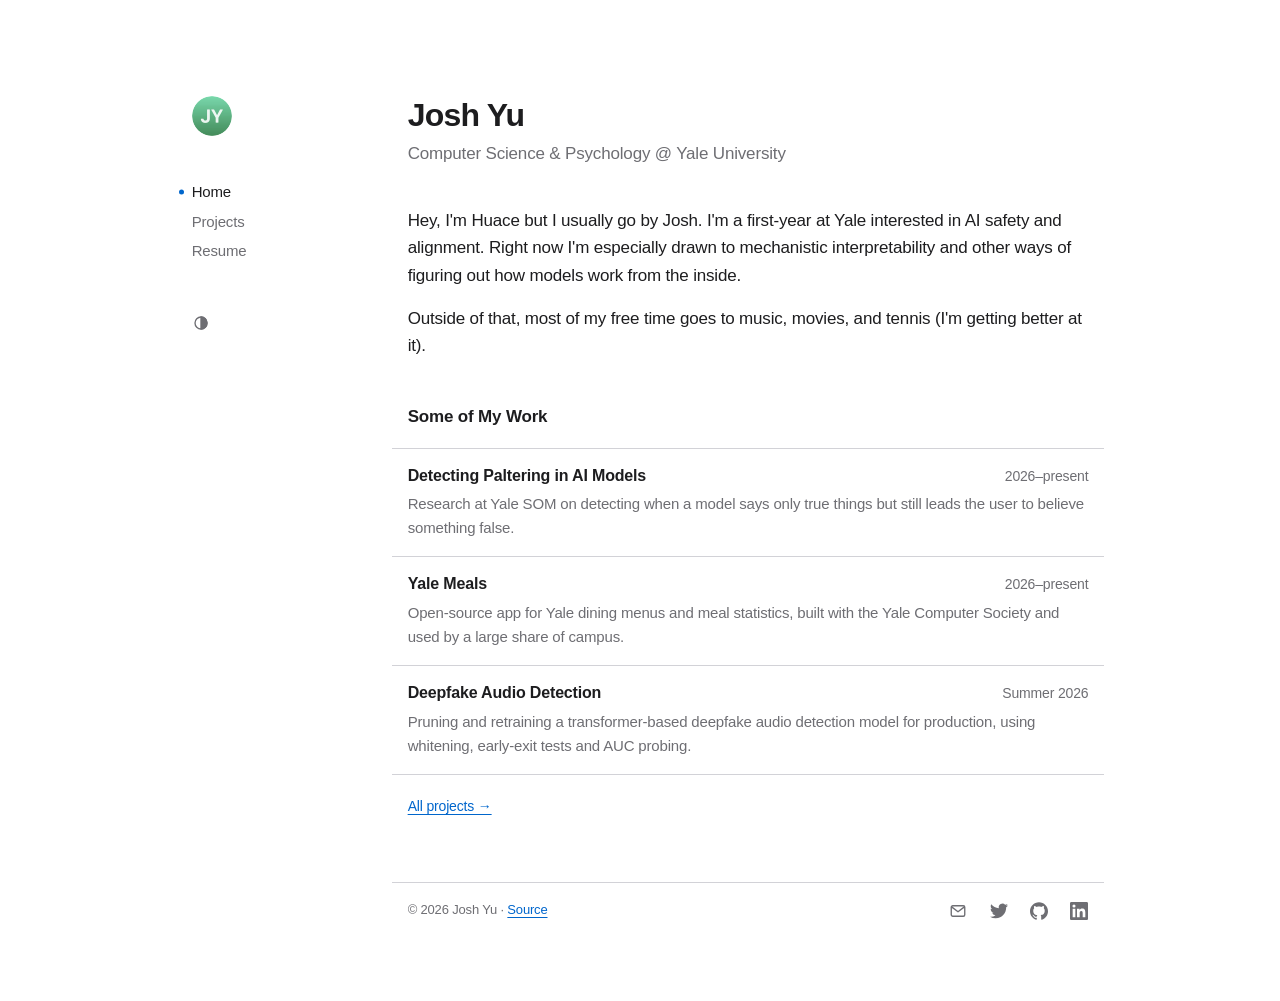
==== commit adffec40: "Bio Update" ====
--- a/index.html
+++ b/index.html
@@ -40,16 +40,8 @@
     </p>
 
     <p>
-      Right now I'm researching paltering in AI models with Prof. Beth Anne
-      Helgason at Yale SOM, exploring multi-paper reasoning in LLMs with
-      Prof. Arman Cohan, and building Yale Meals as a developer at the Yale
-      Computer Society.
-    </p>
-
-    <p>
       Outside of that, most of my free time goes to music, movies, and tennis (I'm getting better at it).
     </p>
-
 
     <h2>Some of My Work</h2>
     <div class="panel">
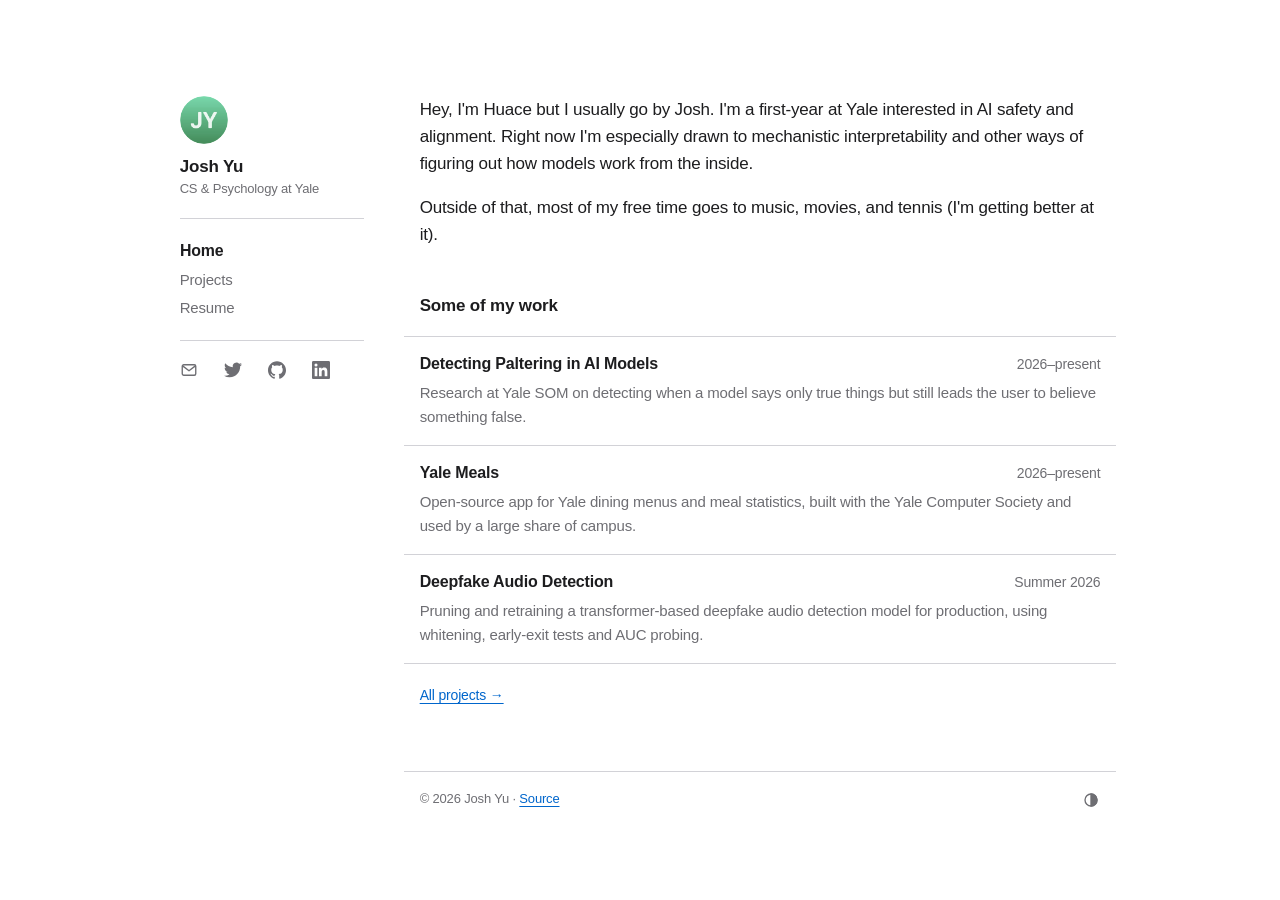
==== commit 00748c42: "UI Redesign" ====
--- a/index.html
+++ b/index.html
@@ -17,21 +17,35 @@
   <!-- HEADER: identical on every page; only class="here" moves.
        On wide screens this is the left sidebar. -->
   <header class="site-header">
-    <a class="avatar" href="index.html" aria-label="Josh Yu, home"><img src="assets/avatar.png" alt="" width="40" height="40"></a>
+    <!-- Profile card: picture, name and one line about me. The whole card is the home link. -->
+    <a class="card" href="index.html">
+      <img src="assets/avatar.png" alt="" width="48" height="48">
+      <span class="card-text"><span class="card-name">Josh Yu</span><span class="card-sub">CS &amp; Psychology at Yale</span></span>
+    </a>
     <nav class="site-nav" aria-label="Main">
       <a href="index.html" class="here" aria-current="page">Home</a>
       <a href="projects.html">Projects</a>
       <a href="resume.html">Resume</a>
     </nav>
-    <!-- Cycles System → Light → Dark. js/theme.js sets data-mode and the label. -->
-    <button type="button" class="icon-button theme-button" data-mode="system" aria-label="Theme: System" title="Theme: System"><svg class="i-system" viewBox="0 0 24 24" aria-hidden="true"><circle cx="12" cy="12" r="8"/><path d="M12 4a8 8 0 0 1 0 16z" fill="currentColor"/></svg><svg class="i-light" viewBox="0 0 24 24" aria-hidden="true"><circle cx="12" cy="12" r="4"/><path d="M12 2.5v2M12 19.5v2M4.6 4.6l1.4 1.4M18 18l1.4 1.4M2.5 12h2M19.5 12h2M4.6 19.4 6 18M18 6l1.4-1.4"/></svg><svg class="i-dark" viewBox="0 0 24 24" aria-hidden="true"><path d="M20 14.5A8 8 0 1 1 9.5 4a6.5 6.5 0 0 0 10.5 10.5z"/></svg></button>
+    <div class="card-links">
+      <ul class="socials">
+            <li><a class="icon-button" href="mailto:joshua.yu@yale.edu" aria-label="Email" title="Email"><svg viewBox="0 0 24 24" fill="none" stroke="currentColor" stroke-width="1.8" stroke-linecap="round" stroke-linejoin="round" aria-hidden="true"><rect x="3" y="5" width="18" height="14" rx="2"/><path d="m3.5 6.5 8.5 6.5 8.5-6.5"/></svg></a></li>
+            <li><a class="icon-button" href="https://x.com/tristmaschree" target="_blank" rel="noopener" aria-label="Twitter" title="Twitter"><svg viewBox="0 0 24 24" fill="currentColor" aria-hidden="true"><path d="M23.953 4.57a10 10 0 0 1-2.825.775 4.958 4.958 0 0 0 2.163-2.723c-.951.555-2.005.959-3.127 1.184a4.92 4.92 0 0 0-8.384 4.482C7.69 8.095 4.067 6.13 1.64 3.162a4.822 4.822 0 0 0-.666 2.475c0 1.71.87 3.213 2.188 4.096a4.904 4.904 0 0 1-2.228-.616v.06a4.923 4.923 0 0 0 3.946 4.827 4.996 4.996 0 0 1-2.212.085 4.936 4.936 0 0 0 4.604 3.417 9.867 9.867 0 0 1-6.102 2.105c-.39 0-.779-.023-1.17-.067a13.995 13.995 0 0 0 7.557 2.209c9.053 0 13.998-7.496 13.998-13.985 0-.21 0-.42-.015-.63A9.935 9.935 0 0 0 24 4.59z"/></svg></a></li>
+            <li><a class="icon-button" href="https://github.com/tristmaschree" target="_blank" rel="noopener" aria-label="GitHub" title="GitHub"><svg viewBox="0 0 24 24" fill="currentColor" aria-hidden="true"><path d="M12 .297c-6.63 0-12 5.373-12 12 0 5.303 3.438 9.8 8.205 11.385.6.113.82-.258.82-.577 0-.285-.01-1.04-.015-2.04-3.338.724-4.042-1.61-4.042-1.61C4.422 18.07 3.633 17.7 3.633 17.7c-1.087-.744.084-.729.084-.729 1.205.084 1.838 1.236 1.838 1.236 1.07 1.835 2.809 1.305 3.495.998.108-.776.417-1.305.76-1.605-2.665-.3-5.466-1.332-5.466-5.93 0-1.31.465-2.38 1.235-3.22-.135-.303-.54-1.523.105-3.176 0 0 1.005-.322 3.3 1.23.96-.267 1.98-.399 3-.405 1.02.006 2.04.138 3 .405 2.28-1.552 3.285-1.23 3.285-1.23.645 1.653.24 2.873.12 3.176.765.84 1.23 1.91 1.23 3.22 0 4.61-2.805 5.625-5.475 5.92.42.36.81 1.096.81 2.22 0 1.606-.015 2.896-.015 3.286 0 .315.21.69.825.57C20.565 22.092 24 17.592 24 12.297c0-6.627-5.373-12-12-12"/></svg></a></li>
+            <li><a class="icon-button" href="https://www.linkedin.com/in/josh-huace-yu/" target="_blank" rel="noopener" aria-label="LinkedIn" title="LinkedIn"><svg viewBox="0 0 24 24" fill="currentColor" aria-hidden="true"><path d="M20.447 20.452h-3.554v-5.569c0-1.328-.027-3.037-1.852-3.037-1.853 0-2.136 1.445-2.136 2.939v5.667H9.351V9h3.414v1.561h.046c.477-.9 1.637-1.85 3.37-1.85 3.601 0 4.267 2.37 4.267 5.455v6.286zM5.337 7.433a2.062 2.062 0 1 1 0-4.125 2.062 2.062 0 0 1 0 4.125zM7.119 20.452H3.555V9h3.564v11.452zM22.225 0H1.771C.792 0 0 .774 0 1.729v20.542C0 23.227.792 24 1.771 24h20.451C23.2 24 24 23.227 24 22.271V1.729C24 .774 23.2 0 22.222 0h.003z"/></svg></a></li>
+      </ul>
+    </div>
+    <!-- Theme button (System → Light → Dark). This copy shows on phones;
+         the footer has the desktop copy. js/theme.js wires up both. -->
+    <button type="button" class="icon-button theme-button header-theme" data-mode="system" aria-label="Theme: System" title="Theme: System"><svg class="i-system" viewBox="0 0 24 24" aria-hidden="true"><circle cx="12" cy="12" r="8"/><path d="M12 4a8 8 0 0 1 0 16z" fill="currentColor"/></svg><svg class="i-light" viewBox="0 0 24 24" aria-hidden="true"><circle cx="12" cy="12" r="4"/><path d="M12 2.5v2M12 19.5v2M4.6 4.6l1.4 1.4M18 18l1.4 1.4M2.5 12h2M19.5 12h2M4.6 19.4 6 18M18 6l1.4-1.4"/></svg><svg class="i-dark" viewBox="0 0 24 24" aria-hidden="true"><path d="M20 14.5A8 8 0 1 1 9.5 4a6.5 6.5 0 0 0 10.5 10.5z"/></svg></button>
   </header>
 
   <!-- Right-hand column: page content, then the footer. -->
   <div class="content">
   <main>
-    <h1>Josh Yu</h1>
-    <p class="muted">Computer Science &amp; Psychology @ Yale University</p>
+    <!-- The profile card shows these on desktop, so they're only visible on phones. -->
+    <h1 class="phone-only">Josh Yu</h1>
+    <p class="muted phone-only">Computer Science &amp; Psychology @ Yale University</p>
 
     <p>
       Hey, I'm Huace but I usually go by Josh. I'm a first-year at Yale interested in AI safety and
@@ -43,37 +57,43 @@
       Outside of that, most of my free time goes to music, movies, and tennis (I'm getting better at it).
     </p>
 
-    <h2>Some of My Work</h2>
+    <h2>Some of my work</h2>
     <div class="panel">
       <a class="row" href="projects.html">
-        <div class="row-head">
-          <h3>Detecting Paltering in AI Models</h3>
-          <span class="when">2026&#8211;present</span>
+        <div class="row-inner">
+          <div class="row-head">
+            <h3>Detecting Paltering in AI Models</h3>
+            <span class="when">2026&#8211;present</span>
+          </div>
+          <p>
+            Research at Yale SOM on detecting when a model says only true
+            things but still leads the user to believe something false.
+          </p>
         </div>
-        <p>
-          Research at Yale SOM on detecting when a model says only true
-          things but still leads the user to believe something false.
-        </p>
       </a>
       <a class="row" href="projects.html">
-        <div class="row-head">
-          <h3>Yale Meals</h3>
-          <span class="when">2026&#8211;present</span>
+        <div class="row-inner">
+          <div class="row-head">
+            <h3>Yale Meals</h3>
+            <span class="when">2026&#8211;present</span>
+          </div>
+          <p>
+            Open-source app for Yale dining menus and meal statistics, built
+            with the Yale Computer Society and used by a large share of campus.
+          </p>
         </div>
-        <p>
-          Open-source app for Yale dining menus and meal statistics, built
-          with the Yale Computer Society and used by a large share of campus.
-        </p>
       </a>
       <a class="row" href="projects.html">
-        <div class="row-head">
-          <h3>Deepfake Audio Detection</h3>
-          <span class="when">Summer 2026</span>
+        <div class="row-inner">
+          <div class="row-head">
+            <h3>Deepfake Audio Detection</h3>
+            <span class="when">Summer 2026</span>
+          </div>
+          <p>
+            Pruning and retraining a transformer-based deepfake audio detection 
+            model for production, using whitening, early-exit tests and AUC probing.
+          </p>
         </div>
-        <p>
-          Pruning and retraining a transformer-based deepfake audio detection 
-          model for production, using whitening, early-exit tests and AUC probing.
-        </p>
       </a>
     </div>
     <p class="small"><a href="projects.html">All projects →</a></p>
@@ -81,12 +101,15 @@
 
     <footer class="site-footer">
       <p>© 2026 Josh Yu · <a href="https://github.com/tristmaschree/tristmaschree.github.io">Source</a></p>
-      <ul class="socials">
-        <li><a class="icon-button" href="mailto:joshua.yu@yale.edu" aria-label="Email" title="Email"><svg viewBox="0 0 24 24" fill="none" stroke="currentColor" stroke-width="1.8" stroke-linecap="round" stroke-linejoin="round" aria-hidden="true"><rect x="3" y="5" width="18" height="14" rx="2"/><path d="m3.5 6.5 8.5 6.5 8.5-6.5"/></svg></a></li>
-        <li><a class="icon-button" href="https://x.com/tristmaschree" target="_blank" rel="noopener" aria-label="Twitter" title="Twitter"><svg viewBox="0 0 24 24" fill="currentColor" aria-hidden="true"><path d="M23.953 4.57a10 10 0 0 1-2.825.775 4.958 4.958 0 0 0 2.163-2.723c-.951.555-2.005.959-3.127 1.184a4.92 4.92 0 0 0-8.384 4.482C7.69 8.095 4.067 6.13 1.64 3.162a4.822 4.822 0 0 0-.666 2.475c0 1.71.87 3.213 2.188 4.096a4.904 4.904 0 0 1-2.228-.616v.06a4.923 4.923 0 0 0 3.946 4.827 4.996 4.996 0 0 1-2.212.085 4.936 4.936 0 0 0 4.604 3.417 9.867 9.867 0 0 1-6.102 2.105c-.39 0-.779-.023-1.17-.067a13.995 13.995 0 0 0 7.557 2.209c9.053 0 13.998-7.496 13.998-13.985 0-.21 0-.42-.015-.63A9.935 9.935 0 0 0 24 4.59z"/></svg></a></li>
-        <li><a class="icon-button" href="https://github.com/tristmaschree" target="_blank" rel="noopener" aria-label="GitHub" title="GitHub"><svg viewBox="0 0 24 24" fill="currentColor" aria-hidden="true"><path d="M12 .297c-6.63 0-12 5.373-12 12 0 5.303 3.438 9.8 8.205 11.385.6.113.82-.258.82-.577 0-.285-.01-1.04-.015-2.04-3.338.724-4.042-1.61-4.042-1.61C4.422 18.07 3.633 17.7 3.633 17.7c-1.087-.744.084-.729.084-.729 1.205.084 1.838 1.236 1.838 1.236 1.07 1.835 2.809 1.305 3.495.998.108-.776.417-1.305.76-1.605-2.665-.3-5.466-1.332-5.466-5.93 0-1.31.465-2.38 1.235-3.22-.135-.303-.54-1.523.105-3.176 0 0 1.005-.322 3.3 1.23.96-.267 1.98-.399 3-.405 1.02.006 2.04.138 3 .405 2.28-1.552 3.285-1.23 3.285-1.23.645 1.653.24 2.873.12 3.176.765.84 1.23 1.91 1.23 3.22 0 4.61-2.805 5.625-5.475 5.92.42.36.81 1.096.81 2.22 0 1.606-.015 2.896-.015 3.286 0 .315.21.69.825.57C20.565 22.092 24 17.592 24 12.297c0-6.627-5.373-12-12-12"/></svg></a></li>
-        <li><a class="icon-button" href="https://www.linkedin.com/in/josh-huace-yu/" target="_blank" rel="noopener" aria-label="LinkedIn" title="LinkedIn"><svg viewBox="0 0 24 24" fill="currentColor" aria-hidden="true"><path d="M20.447 20.452h-3.554v-5.569c0-1.328-.027-3.037-1.852-3.037-1.853 0-2.136 1.445-2.136 2.939v5.667H9.351V9h3.414v1.561h.046c.477-.9 1.637-1.85 3.37-1.85 3.601 0 4.267 2.37 4.267 5.455v6.286zM5.337 7.433a2.062 2.062 0 1 1 0-4.125 2.062 2.062 0 0 1 0 4.125zM7.119 20.452H3.555V9h3.564v11.452zM22.225 0H1.771C.792 0 0 .774 0 1.729v20.542C0 23.227.792 24 1.771 24h20.451C23.2 24 24 23.227 24 22.271V1.729C24 .774 23.2 0 22.222 0h.003z"/></svg></a></li>
-      </ul>
+      <div class="footer-right">
+        <ul class="socials footer-socials">
+          <li><a class="icon-button" href="mailto:joshua.yu@yale.edu" aria-label="Email" title="Email"><svg viewBox="0 0 24 24" fill="none" stroke="currentColor" stroke-width="1.8" stroke-linecap="round" stroke-linejoin="round" aria-hidden="true"><rect x="3" y="5" width="18" height="14" rx="2"/><path d="m3.5 6.5 8.5 6.5 8.5-6.5"/></svg></a></li>
+          <li><a class="icon-button" href="https://x.com/tristmaschree" target="_blank" rel="noopener" aria-label="Twitter" title="Twitter"><svg viewBox="0 0 24 24" fill="currentColor" aria-hidden="true"><path d="M23.953 4.57a10 10 0 0 1-2.825.775 4.958 4.958 0 0 0 2.163-2.723c-.951.555-2.005.959-3.127 1.184a4.92 4.92 0 0 0-8.384 4.482C7.69 8.095 4.067 6.13 1.64 3.162a4.822 4.822 0 0 0-.666 2.475c0 1.71.87 3.213 2.188 4.096a4.904 4.904 0 0 1-2.228-.616v.06a4.923 4.923 0 0 0 3.946 4.827 4.996 4.996 0 0 1-2.212.085 4.936 4.936 0 0 0 4.604 3.417 9.867 9.867 0 0 1-6.102 2.105c-.39 0-.779-.023-1.17-.067a13.995 13.995 0 0 0 7.557 2.209c9.053 0 13.998-7.496 13.998-13.985 0-.21 0-.42-.015-.63A9.935 9.935 0 0 0 24 4.59z"/></svg></a></li>
+          <li><a class="icon-button" href="https://github.com/tristmaschree" target="_blank" rel="noopener" aria-label="GitHub" title="GitHub"><svg viewBox="0 0 24 24" fill="currentColor" aria-hidden="true"><path d="M12 .297c-6.63 0-12 5.373-12 12 0 5.303 3.438 9.8 8.205 11.385.6.113.82-.258.82-.577 0-.285-.01-1.04-.015-2.04-3.338.724-4.042-1.61-4.042-1.61C4.422 18.07 3.633 17.7 3.633 17.7c-1.087-.744.084-.729.084-.729 1.205.084 1.838 1.236 1.838 1.236 1.07 1.835 2.809 1.305 3.495.998.108-.776.417-1.305.76-1.605-2.665-.3-5.466-1.332-5.466-5.93 0-1.31.465-2.38 1.235-3.22-.135-.303-.54-1.523.105-3.176 0 0 1.005-.322 3.3 1.23.96-.267 1.98-.399 3-.405 1.02.006 2.04.138 3 .405 2.28-1.552 3.285-1.23 3.285-1.23.645 1.653.24 2.873.12 3.176.765.84 1.23 1.91 1.23 3.22 0 4.61-2.805 5.625-5.475 5.92.42.36.81 1.096.81 2.22 0 1.606-.015 2.896-.015 3.286 0 .315.21.69.825.57C20.565 22.092 24 17.592 24 12.297c0-6.627-5.373-12-12-12"/></svg></a></li>
+          <li><a class="icon-button" href="https://www.linkedin.com/in/josh-huace-yu/" target="_blank" rel="noopener" aria-label="LinkedIn" title="LinkedIn"><svg viewBox="0 0 24 24" fill="currentColor" aria-hidden="true"><path d="M20.447 20.452h-3.554v-5.569c0-1.328-.027-3.037-1.852-3.037-1.853 0-2.136 1.445-2.136 2.939v5.667H9.351V9h3.414v1.561h.046c.477-.9 1.637-1.85 3.37-1.85 3.601 0 4.267 2.37 4.267 5.455v6.286zM5.337 7.433a2.062 2.062 0 1 1 0-4.125 2.062 2.062 0 0 1 0 4.125zM7.119 20.452H3.555V9h3.564v11.452zM22.225 0H1.771C.792 0 0 .774 0 1.729v20.542C0 23.227.792 24 1.771 24h20.451C23.2 24 24 23.227 24 22.271V1.729C24 .774 23.2 0 22.222 0h.003z"/></svg></a></li>
+        </ul>
+        <button type="button" class="icon-button theme-button footer-theme" data-mode="system" aria-label="Theme: System" title="Theme: System"><svg class="i-system" viewBox="0 0 24 24" aria-hidden="true"><circle cx="12" cy="12" r="8"/><path d="M12 4a8 8 0 0 1 0 16z" fill="currentColor"/></svg><svg class="i-light" viewBox="0 0 24 24" aria-hidden="true"><circle cx="12" cy="12" r="4"/><path d="M12 2.5v2M12 19.5v2M4.6 4.6l1.4 1.4M18 18l1.4 1.4M2.5 12h2M19.5 12h2M4.6 19.4 6 18M18 6l1.4-1.4"/></svg><svg class="i-dark" viewBox="0 0 24 24" aria-hidden="true"><path d="M20 14.5A8 8 0 1 1 9.5 4a6.5 6.5 0 0 0 10.5 10.5z"/></svg></button>
+      </div>
     </footer>
   </div>
 
--- a/css/style.css
+++ b/css/style.css
@@ -17,7 +17,11 @@
   --measure:   72ch;      /* max line length for comfortable reading */
   --gutter:    1.25rem;   /* space at the screen edges */
   --pad:       1rem;      /* side padding inside a panel row */
-  --sidebar:   10rem;     /* width of the left column on wide screens */
+  /* One speed for every hover on the site. Small state changes like
+     hover read best at roughly 100-200ms; 150ms feels responsive
+     without snapping. */
+  --speed:     150ms;
+  --sidebar:   11.5rem;     /* width of the left column on wide screens */
 
   /* San Francisco on Apple devices, sensible fallbacks elsewhere. */
   --font:      -apple-system, BlinkMacSystemFont, "SF Pro Text", "Helvetica Neue", Helvetica, Arial, sans-serif;
@@ -67,8 +71,8 @@
 }
 
 /* --- Page layout -------------------------------------------
-   Wide screens: a sidebar on the left (picture, nav, theme
-   button) and the content column on the right. Phones: the
+   Wide screens: a profile card on the left (picture, name,
+   pages, links) and the content column on the right. Phones: the
    sidebar folds into a bar across the top (see further down). */
 .wrap {
   display: grid;
@@ -91,57 +95,63 @@
 
 a { color: var(--accent); text-underline-offset: 3px; }
 
+/* Visitors who ask their OS for reduced motion get instant changes. */
+@media (prefers-reduced-motion: reduce) {
+  *, *::before, *::after { transition: none !important; }
+}
+
 /* Visible keyboard focus — important for accessibility. */
 :focus-visible { outline: 2px solid var(--accent); outline-offset: 2px; }
 
 .muted { color: var(--muted); }
 .small { font-size: .875rem; }
 
-/* --- Sidebar ----------------------------------------------- */
+/* --- Profile card (the sidebar) ----------------------------
+   Three stacked parts divided by hairlines: who I am, the
+   pages, and my links plus the theme button. */
 .site-header {
   position: sticky;
   top: 6rem;
   align-self: start;
   display: flex;
   flex-direction: column;
-  align-items: flex-start;
-}
-
-/* Profile picture, which doubles as the home link. */
-.avatar { display: block; margin-bottom: 2.75rem; border-radius: 999px; transition: opacity .12s ease-out; }
-.avatar img { display: block; width: 2.5rem; height: 2.5rem; border-radius: 999px; }
-.avatar:hover { opacity: .85; }
-
-.site-nav { display: flex; flex-direction: column; gap: .35rem; }
+  gap: 1.25rem;
+}
+
+/* Picture, name and one line about me; the whole card is the home link. */
+.card {
+  display: grid;
+  gap: .1rem;
+  color: var(--fg);
+  text-decoration: none;
+  transition: opacity var(--speed) ease-out;
+}
+.card:hover { opacity: .8; }
+.card img { display: block; width: 3rem; height: 3rem; border-radius: 999px; margin-bottom: .65rem; }
+.card-text { display: grid; gap: .1rem; }
+.card-name { font-weight: 600; font-size: 1.0625rem; line-height: 1.3; }
+.card-sub  { color: var(--muted); font-size: .8125rem; line-height: 1.4; }
+
+.site-header .site-nav,
+.card-links { padding-top: 1.25rem; border-top: 1px solid var(--rule); }
+
+.card-links { display: flex; align-items: center; }
+
+/* The current page's name is enlarged, full-strength and semibold;
+   the others are grey. Hovering a link previews that: it grows and
+   brightens, but stays regular weight so the current page is still
+   clear. scale() changes size without moving anything around it. */
+.site-nav { display: flex; flex-direction: column; gap: .3rem; }
 .site-nav a {
-  position: relative;
   color: var(--muted);
   text-decoration: none;
   font-size: .9375rem;
-  transition: color .12s ease-out;
-}
-.site-nav a:hover { color: var(--fg); }
-
-/* The current page: darker text plus a small blue dot. In the
-   sidebar the dot hangs just left of the label; on phones, where
-   the nav runs across the top, it sits centred underneath. This is
-   the site's one "you are here" marker. */
-.site-nav a::before {
-  content: "";
-  position: absolute;
-  left: -.8rem;
-  top: 50%;
-  width: 5px;
-  height: 5px;
-  border-radius: 999px;
-  background: var(--accent);
-  transform: translateY(-50%) scale(0);
-  transition: transform .15s ease-out;
-}
-.site-nav a.here { color: var(--fg); font-weight: 500; }
-.site-nav a.here::before { transform: translateY(-50%) scale(1); }
-
-.site-header .theme-button { margin-top: 2.75rem; }
+  transform-origin: left center;
+  transition: transform var(--speed) ease-out, color var(--speed) ease-out;
+}
+.site-nav a:hover,
+.site-nav a.here { color: var(--fg); transform: scale(1.06); }
+.site-nav a.here { font-weight: 600; }
 
 /* --- Icon buttons -------------------------------------------
    Bare icons for the theme button in the sidebar and the social
@@ -152,13 +162,13 @@
   appearance: none;
   display: grid;
   place-items: center;
-  padding: .45rem;
-  margin: -.45rem;      /* cancels the padding so the icon lines up with text */
+  padding: .8125rem;    /* makes a 44px tap area, Apple's minimum */
+  margin: -.8125rem;    /* cancels the padding so the icon lines up with text */
   border: 0;
   background: none;
   color: var(--muted);
   cursor: pointer;
-  transition: color .12s ease-out;
+  transition: color var(--speed) ease-out;
 }
 .icon-button:hover { color: var(--fg); }
 .icon-button svg { width: 1.125rem; height: 1.125rem; }
@@ -172,28 +182,39 @@
 .theme-button[data-mode="dark"]   .i-dark { display: block; }
 
 /* --- Phones and narrow windows ------------------------------
-   The sidebar becomes a single bar across the top: picture on
-   the left, then the tabs, then the theme icon. The current-tab
-   dot sits centred under its label, inside the bar's bottom
-   padding, so it doesn't add a row of its own. */
+   The card collapses into one slim bar across the top: picture on
+   the left, then the tabs, then the theme icon. The name, the one-
+   line description and the social links move out of the bar (the
+   home page shows the name itself; the footer shows the links). */
 @media (max-width: 48rem) {
   .wrap { display: block; margin-top: 0; }
   .site-header {
     position: static;
     flex-direction: row;
-    align-items: center;
+    align-items: stretch;
     gap: 1.25rem;
+    height: 3.5rem;
     margin: 0 calc(-1 * var(--pad)) 2.5rem;
-    padding: 1rem var(--pad) .9rem;
+    padding: 0 var(--pad);
     border-bottom: 1px solid var(--rule);
   }
-  .avatar { margin: 0 auto 0 0; }   /* pushes the tabs and icon to the right */
-  .avatar img { width: 2rem; height: 2rem; }
+  .card { align-self: center; margin-right: auto; }   /* pushes the tabs and icon right */
+  .card img { width: 2rem; height: 2rem; margin: 0; }
+  .card-text { position: absolute; width: 1px; height: 1px; overflow: hidden; clip-path: inset(50%); white-space: nowrap; }
+
+  .site-header .site-nav,
+  .card-links { padding: 0; border: 0; }
   .site-nav { flex-direction: row; gap: 1.25rem; }
-  .site-header .theme-button { margin: -.45rem; }
-
-  .site-nav a::before { left: 50%; top: auto; bottom: -.55rem; transform: translateX(-50%) scale(0); }
-  .site-nav a.here::before { transform: translateX(-50%) scale(1); }
+  /* Tabs fill the bar's height so the whole strip is tappable. */
+  .site-nav a { display: flex; align-items: center; transform-origin: center; }
+  .card-links { display: none; }
+  .header-theme { align-self: center; margin: -.8125rem; }
+  .footer-theme { display: none; }
+}
+
+/* Things that only make sense on one size of screen. */
+@media (min-width: 48.01rem) {
+  .phone-only, .site-footer .footer-socials, .header-theme { display: none; }
 }
 
 /* --- Footer ------------------------------------------------- */
@@ -211,22 +232,30 @@
 }
 .site-footer p { margin: 0; }
 
-.socials { display: flex; gap: 1.4rem; margin: 0; padding: 0; list-style: none; }
+.footer-right { display: flex; align-items: center; gap: 1.625rem; }
+.socials { display: flex; gap: 1.625rem; margin: 0; padding: 0; list-style: none; }
 
 /* --- Panels -------------------------------------------------
    A .panel is a stack of .row items separated by hairlines.
-   Square corners, no outline box, nothing floating. Hovering a
-   row fills it with a flat colour, exactly as wide as the
-   hairlines above and below it. */
+   Square corners, no outline box, nothing floating.
+
+   Hovering a row that is a link (a.row) does two things: its
+   grey description brightens to match the title, and the row's
+   whole content (title, date, description) grows very slightly
+   as one piece, so it's clear the entire row is the link. The
+   hairlines stay put. Plain rows don't react, since that would
+   suggest a click that does nothing. */
 .panel { margin: 1.25rem calc(-1 * var(--pad)); border-bottom: 1px solid var(--rule); }
 
 .row {
   display: block;
   border-top: 1px solid var(--rule);
   padding: 1rem var(--pad);
-  transition: background-color .12s ease-out;
-}
-.row:hover { background: var(--bg-alt); }
+}
+a.row .row-inner { transform-origin: left center; transition: transform var(--speed) ease-out; }
+a.row:hover .row-inner { transform: scale(1.015); }
+a.row p { transition: color var(--speed) ease-out; }
+a.row:hover p { color: var(--fg); }
 
 /* A whole row that is itself a link. */
 a.row { color: inherit; text-decoration: none; }
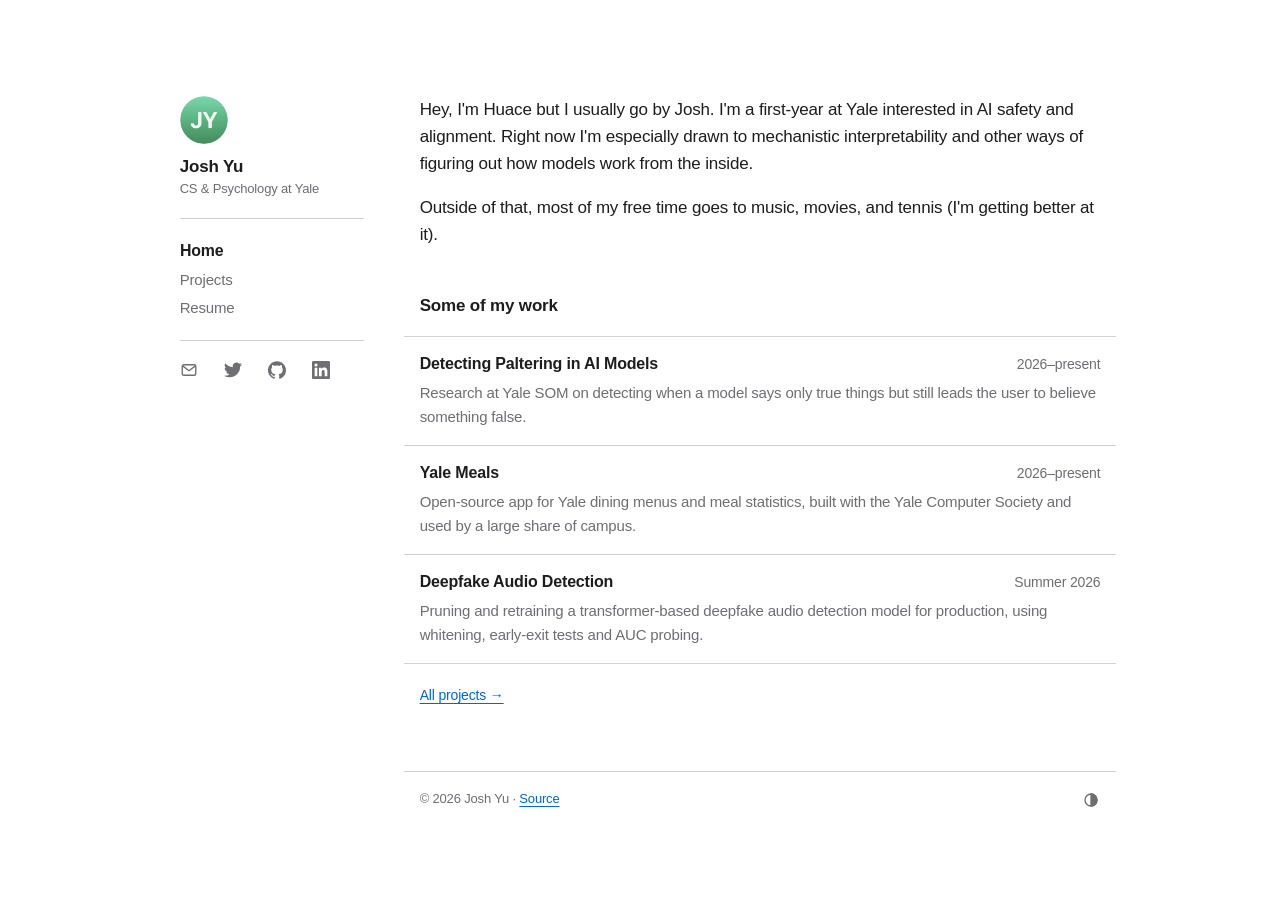
==== commit 07a7277b: "Pun" ====
--- a/index.html
+++ b/index.html
@@ -54,7 +54,9 @@
     </p>
 
     <p>
-      Outside of that, most of my free time goes to music, movies, and tennis (I'm getting better at it).
+      <!-- Easter egg: hover (or tap on a phone) swaps the phrase for "pun intended",
+           since the paragraph above is about looking at models from the inside. -->
+      <button type="button" class="pun"><span class="pun-text">Outside of that</span><span class="pun-alt" aria-hidden="true">pun intended</span></button>, most of my free time goes to music, movies, and tennis (I'm getting better at it).
     </p>
 
     <h2>Some of my work</h2>
@@ -99,6 +101,23 @@
     <p class="small"><a href="projects.html">All projects →</a></p>
   </main>
 
+    <script>
+      // Easter egg on phones and keyboards: tap or press to show "pun intended",
+      // tap again or wait 2.5 seconds to switch back. A mouse uses hover instead.
+      (function () {
+        var pun = document.querySelector('.pun');
+        if (!pun) return;
+        var timer;
+        pun.addEventListener('click', function (e) {
+          if (e.pointerType === 'mouse') return;
+          clearTimeout(timer);
+          var on = !pun.classList.contains('show');
+          pun.classList.toggle('show', on);
+          if (on) timer = setTimeout(function () { pun.classList.remove('show'); }, 2500);
+        });
+      })();
+    </script>
+
     <footer class="site-footer">
       <p>© 2026 Josh Yu · <a href="https://github.com/tristmaschree/tristmaschree.github.io">Source</a></p>
       <div class="footer-right">
--- a/css/style.css
+++ b/css/style.css
@@ -118,19 +118,24 @@
   gap: 1.25rem;
 }
 
-/* Picture, name and one line about me; the whole card is the home link. */
+/* Picture, name and one line about me; the whole card is the home link.
+   Hover rules across the site, one per kind of element:
+   - goes to another page here (card, nav, home rows): grows a little
+     and any grey text brightens;
+   - icons: brighten only (growth at icon size looks twitchy);
+   - blue text links: stay as they are, underlined. */
 .card {
   display: grid;
   gap: .1rem;
   color: var(--fg);
   text-decoration: none;
-  transition: opacity var(--speed) ease-out;
-}
-.card:hover { opacity: .8; }
+  transform-origin: left center;
+  transition: transform var(--speed) ease-out;
+}
 .card img { display: block; width: 3rem; height: 3rem; border-radius: 999px; margin-bottom: .65rem; }
 .card-text { display: grid; gap: .1rem; }
 .card-name { font-weight: 600; font-size: 1.0625rem; line-height: 1.3; }
-.card-sub  { color: var(--muted); font-size: .8125rem; line-height: 1.4; }
+.card-sub  { color: var(--muted); font-size: .8125rem; line-height: 1.4; transition: color var(--speed) ease-out; }
 
 .site-header .site-nav,
 .card-links { padding-top: 1.25rem; border-top: 1px solid var(--rule); }
@@ -149,7 +154,6 @@
   transform-origin: left center;
   transition: transform var(--speed) ease-out, color var(--speed) ease-out;
 }
-.site-nav a:hover,
 .site-nav a.here { color: var(--fg); transform: scale(1.06); }
 .site-nav a.here { font-weight: 600; }
 
@@ -170,7 +174,6 @@
   cursor: pointer;
   transition: color var(--speed) ease-out;
 }
-.icon-button:hover { color: var(--fg); }
 .icon-button svg { width: 1.125rem; height: 1.125rem; }
 
 /* The theme button holds all three icons and shows the one for the
@@ -253,9 +256,7 @@
   padding: 1rem var(--pad);
 }
 a.row .row-inner { transform-origin: left center; transition: transform var(--speed) ease-out; }
-a.row:hover .row-inner { transform: scale(1.015); }
 a.row p { transition: color var(--speed) ease-out; }
-a.row:hover p { color: var(--fg); }
 
 /* A whole row that is itself a link. */
 a.row { color: inherit; text-decoration: none; }
@@ -302,6 +303,22 @@
   opacity: .6;
 }
 
+/* --- Easter egg on the home page ----------------------------
+   "Outside of that" and "pun intended" sit stacked in the same
+   spot, so swapping them doesn't move the rest of the sentence.
+   It's a button only so taps and the keyboard work; it looks
+   like plain text. */
+.pun {
+  all: unset;
+  display: inline-grid;
+  cursor: default;
+}
+.pun > span { grid-area: 1 / 1; transition: opacity var(--speed) ease-out; }
+.pun-alt { opacity: 0; color: var(--muted); }
+.pun.show .pun-text { opacity: 0; }
+.pun.show .pun-alt  { opacity: 1; }
+.pun:focus-visible { outline: 2px solid var(--accent); outline-offset: 2px; }
+
 /* A two-column label/value list, used on the contact page. */
 .deflist { display: grid; grid-template-columns: max-content 1fr; gap: .5rem 1.5rem; margin: 0; }
 .deflist dt { color: var(--muted); }
@@ -311,6 +328,29 @@
   .deflist { grid-template-columns: 1fr; gap: 0; }
   .deflist dd { margin-bottom: .85rem; }
   h1 { font-size: 1.75rem; }
+}
+
+/* --- Hover effects -----------------------------------------
+   All in one place, and only for a real mouse or trackpad. Phones
+   fake a hover when you tap, which would leave a row stuck grown
+   mid-scroll, so (hover: hover) and (pointer: fine) leaves touch-
+   only devices out. Laptops with a touchscreen pass that test, so
+   js/theme.js also adds .touching to <html> while the screen is
+   being used by touch and removes it once the mouse moves again.
+   What each hover does is listed above the profile card rules. */
+@media (hover: hover) and (pointer: fine) {
+  html:not(.touching) .card:hover { transform: scale(1.03); }
+  html:not(.touching) .card:hover .card-sub { color: var(--fg); }
+
+  html:not(.touching) .site-nav a:hover { color: var(--fg); transform: scale(1.06); }
+
+  html:not(.touching) a.row:hover .row-inner { transform: scale(1.015); }
+  html:not(.touching) a.row:hover p { color: var(--fg); }
+
+  html:not(.touching) .icon-button:hover { color: var(--fg); }
+
+  html:not(.touching) .pun:hover .pun-text { opacity: 0; }
+  html:not(.touching) .pun:hover .pun-alt  { opacity: 1; }
 }
 
 /* --- Printing (so the resume saves to a clean PDF) ---------- */
